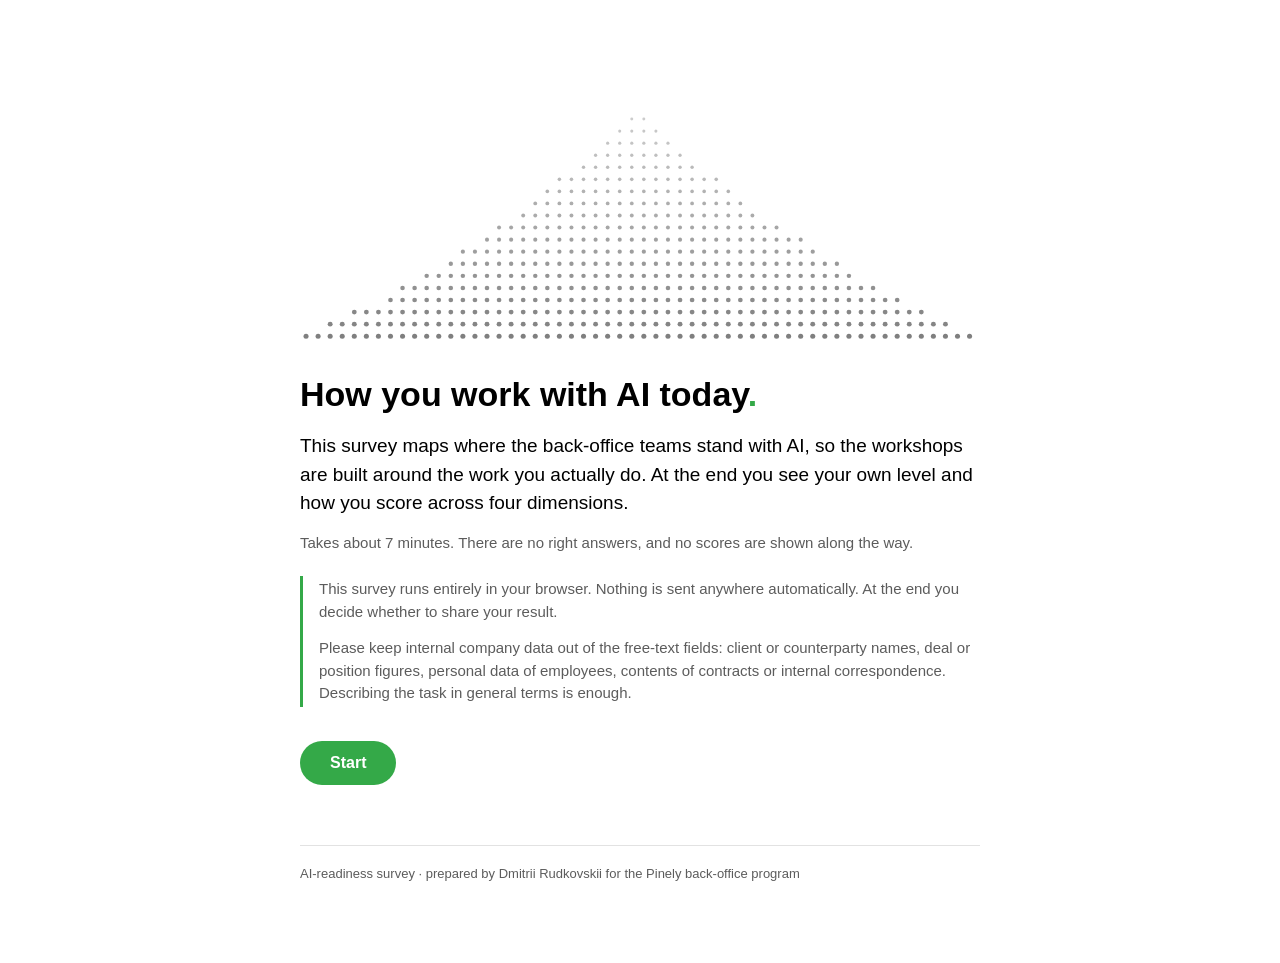
==== pinely-survey/index.html @ 95594116 "refactor(анкета): убрать обучающую часть, даты и переписать финальные вопросы - экран результата: то" ====
<!DOCTYPE html>
<html lang="en">
<head>
<meta charset="utf-8">
<meta name="viewport" content="width=device-width, initial-scale=1">
<meta name="robots" content="noindex, nofollow">
<title>AI-readiness survey</title>
<style>
:root{
  --bg:#FFFFFF;
  --ink:#000000;
  --accent:#34A948;
  --accent-2:#62C584;
  --line:#E2E2E2;
  --muted:#5C5C5C;
  --font:Arial,'Helvetica Neue',Helvetica,sans-serif;
}
*{box-sizing:border-box}
html,body{margin:0;padding:0}
body{
  background:var(--bg);
  color:var(--ink);
  font-family:var(--font);
  font-size:17px;
  line-height:1.5;
  -webkit-text-size-adjust:100%;
}
.wrap{max-width:720px;margin:0 auto;padding:0 20px 80px}
.progress{position:sticky;top:0;z-index:5;background:var(--bg);padding-top:14px}
.progress-track{height:3px;background:var(--line);border-radius:2px;overflow:hidden}
.progress-fill{height:3px;width:0;background:var(--accent);transition:width .25s ease}
.progress-label{font-size:13px;color:var(--muted);margin-top:8px;letter-spacing:.02em}
main{padding-top:36px}
h1{font-size:34px;line-height:1.15;font-weight:700;margin:0 0 18px}
h2{font-size:25px;line-height:1.25;font-weight:700;margin:0 0 10px}
h3{font-size:19px;font-weight:700;margin:28px 0 10px}
.dot{color:var(--accent)}
p{margin:0 0 14px}
.lead{font-size:19px}
.muted{color:var(--muted);font-size:15px}
.note{border-left:3px solid var(--accent);padding:2px 0 2px 16px;margin:22px 0;font-size:15px;color:var(--muted)}
.note p:last-child{margin-bottom:0}
.opts{list-style:none;margin:22px 0 0;padding:0}
.opts li{margin:0 0 10px}
.opt{display:flex;gap:12px;align-items:flex-start;border:1px solid var(--line);border-radius:14px;padding:14px 16px;cursor:pointer;transition:border-color .15s,background .15s}
.opt:hover{border-color:var(--accent-2)}
.opt input{margin:3px 0 0;width:18px;height:18px;accent-color:var(--accent);flex:0 0 auto}
.opt.checked{border-color:var(--accent);background:rgba(52,169,72,.05)}
.opt:focus-within{outline:2px solid var(--accent);outline-offset:2px}
.opt span{flex:1}
label.field{display:block;font-weight:700;margin:0 0 8px}
select,input[type=text],textarea{
  width:100%;font-family:var(--font);font-size:17px;color:var(--ink);
  border:1px solid var(--line);border-radius:12px;padding:12px 14px;background:#fff;
}
select:focus,input[type=text]:focus,textarea:focus{outline:2px solid var(--accent);outline-offset:1px;border-color:var(--accent)}
textarea{min-height:150px;resize:vertical;line-height:1.45}
.counter{font-size:13px;color:var(--muted);margin-top:6px;text-align:right}
.nav{display:flex;gap:12px;align-items:center;margin-top:34px;flex-wrap:wrap}
button{font-family:var(--font);font-size:16px;cursor:pointer}
.btn{background:var(--accent);color:#fff;border:0;border-radius:100px;padding:13px 30px;font-weight:700}
.btn:hover{background:var(--accent-2)}
.btn:disabled{background:#CFCFCF;cursor:not-allowed}
.btn:focus-visible,.btn-ghost:focus-visible,.rank-btn:focus-visible{outline:2px solid var(--ink);outline-offset:2px}
.btn-ghost{background:transparent;border:1px solid var(--line);border-radius:100px;padding:12px 22px;color:var(--ink)}
.btn-ghost:hover{border-color:var(--ink)}
.rank{list-style:none;margin:22px 0 0;padding:0;counter-reset:r}
.rank li{display:flex;align-items:center;gap:10px;border:1px solid var(--line);border-radius:14px;padding:10px 12px;margin:0 0 8px;background:#fff}
.rank li.top{border-color:var(--accent);background:rgba(52,169,72,.05)}
.rank li.dragging{opacity:.4}
.rank .num{width:24px;flex:0 0 auto;font-weight:700;color:var(--muted);text-align:center}
.rank li.top .num{color:var(--accent)}
.rank .txt{flex:1;cursor:grab}
.rank-btns{display:flex;gap:6px;flex:0 0 auto}
.rank-btn{width:36px;height:36px;border:1px solid var(--line);border-radius:100px;background:#fff;line-height:1;font-size:15px}
.rank-btn:hover{border-color:var(--ink)}
.result-head{margin-bottom:6px}
.level-num{font-size:15px;letter-spacing:.14em;text-transform:uppercase;color:var(--muted);margin-bottom:6px}
.mountain{width:100%;height:auto;display:block;margin:26px 0 6px}
.radar-row{display:flex;gap:26px;align-items:center;flex-wrap:wrap;margin-top:10px}
.radar-row svg{flex:0 0 auto}
.axes-legend{list-style:none;margin:0;padding:0;font-size:15px;min-width:240px;flex:1}
.axes-legend li{margin:0 0 10px}
.axes-legend b{display:block}
.payload{width:100%;min-height:110px;font-family:ui-monospace,Menlo,Consolas,monospace;font-size:12px;word-break:break-all}
footer{border-top:1px solid var(--line);margin-top:60px;padding-top:18px;font-size:13px;color:var(--muted)}
.hero-bg{margin:0 0 8px}
@media (max-width:520px){
  body{font-size:16px}
  h1{font-size:27px}
  h2{font-size:21px}
  .wrap{padding:0 16px 60px}
  .nav .btn,.nav .btn-ghost{flex:1;text-align:center}
  .radar-row{gap:14px}
}
</style>
</head>
<body>
<div class="wrap">
  <div class="progress" id="progress" hidden>
    <div class="progress-track"><div class="progress-fill" id="progressFill"></div></div>
    <div class="progress-label" id="progressLabel"></div>
  </div>
  <main id="app"></main>
  <footer>AI-readiness survey · prepared by Dmitrii Rudkovskii for the Pinely back-office program</footer>
</div>

<script>
/* ==========================================================================
   КОНФИГ — правится без программиста.
   Меняешь текст в кавычках, даты, список команд, рекомендации и промпты.
   Баллы (score) трогать только вместе с разделом SCORING_CONFIG.
   ========================================================================== */

const CONFIG = {
  // false — повторное прохождение запрещено (после отправки показывается заглушка).
  // Поставь true, если нужно дать людям пройти заново.
  ALLOW_RETAKE: false,

  // Список команд в выпадающем списке. Вариант Other добавляется автоматически.
  TEAMS: ['Finance', 'HR', 'Legal Compliance & Tax', 'Market Setup Operations', 'Regional Directors'],

  // Конкретных дат в анкете нет намеренно: даты воркшопов и хакатона сдвигаются,
  // а разосланная ссылка живёт своей жизнью и протухшую дату никто не поправит.
  // Говорим «the workshops», «the hackathon» — без чисел.

  // Куда человек относит строку с результатом.
  DELIVERY: 'Send this line to Dmitrii in a direct message on Slack.',

  // Честное время прохождения.
  DURATION_TEXT: 'about 7 minutes',

  // Префикс строки результата. Меняй, только если поменяешь его же в decode.html.
  PAYLOAD_PREFIX: 'PINELY2-'
};

const SCORING_CONFIG = {
  // Итоговый уровень = медиана баллов диагностических вопросов, округление вниз.
  // Safety gate: балл по вопросу о данных <= порога — уровень не выше потолка.
  SAFETY_GATE: { question: 'a5', threshold: 1, cap: 2 },
  // Ложная продвинутость: верификация ниже остальных на этот разрыв — минус уровень.
  FALSE_CONFIDENCE: { question: 'a3', gap: 2, penalty: 1 },
  // Если по частоте использования 0 — уровень 0 независимо от остального.
  ZERO_USE: { question: 'a1', value: 0 },
  MAX_LEVEL: 5,
  // Оси радара: из каких вопросов считается каждая (среднее, округление вниз).
  // label — подпись в списке под радаром, short — короткая подпись на самом радаре.
  AXES: {
    prompting:    { label: 'Prompting',          short: 'Prompting', hint: 'How completely you describe the task', from: ['a2'] },
    verification: { label: 'Checking results',   short: 'Checking',  hint: 'Whether you verify output before using it', from: ['a3'] },
    systemic:     { label: 'Habits & templates', short: 'Habits',    hint: 'Whether AI is part of your regular work', from: ['a1', 'a6'] },
    results:      { label: 'Real outcomes',      short: 'Outcomes',  hint: 'Whether it reliably produces usable work', from: ['a4', 'a5'] }
  },
  // Группы обучения. Участнику не показываются, идут только в выгрузку.
  GROUPS: [{ max: 1, name: 'Light' }, { max: 3, name: 'Medium' }, { max: 5, name: 'Advanced' }]
};

// Диагностические вопросы.
//
// ТРИ ПРАВИЛА, КОТОРЫЕ НЕЛЬЗЯ ЛОМАТЬ ПРИ ПРАВКЕ:
//
// 0. Сценарий вопроса должен быть узнаваем в ЛЮБОЙ команде. Зарплатная таблица —
//    это HR и финансы, договор — это Legal: на таком вопросе остальные отвечают
//    про воображаемую чужую работу, и замер разваливается. Формулируй через то,
//    что есть у всех: файл с внутренними деталями, сорванный срок, чужой драфт.
//
// 1. Порядок вариантов намеренно НЕ по возрастанию балла, и самый дорогой вариант
//    стоит в разных вопросах на разных позициях (4-й, 2-й, 3-й, 3-й, 4-й, 4-й).
//    Если отсортировать варианты «по-человечески», анкета превратится в самооценку.
//
// 2. Дорогой вариант не должен выглядеть дорого. «Возьму прошлую версию и поменяю
//    детали» звучит лениво, а стоит 5. Длинный промпт из общих слов звучит солидно,
//    а стоит 2. Часть вариантов — приманки: звучат правильно и не работают
//    (попросить AI проверить самого себя; убрать из таблицы только колонку с именами).
//
// skipIfNoUse: true — вопрос пропускается у тех, кто AI почти не пользуется.
const QUESTIONS = [
  {
    id: 'a1',
    title: 'Over the past month, which of these actually happened in your work?',
    hint: 'ChatGPT, Claude, Gemini, Copilot or anything similar. If several are true, pick the one that happened most often.',
    options: [
      { t: 'I reused a request I had written earlier instead of composing a new one.', score: 4 },
      { t: 'Nothing I worked on involved AI in any way.', score: 0 },
      { t: 'Something I sent out started as an AI draft that I then reworked.', score: 3 },
      { t: 'A colleague used a request or a step that I had set up.', score: 5 },
      { t: 'I opened an AI tool once or twice and went back to doing it my own way.', score: 1 }
    ]
  },
  {
    id: 'a2',
    title: 'Something you were promised has slipped for the second time, and you have to write to the person responsible. What would you send to AI?',
    hint: 'Pick the request you would actually type.',
    options: [
      { t: 'Write a professional, well-structured and persuasive message about the ongoing situation with the delays.', score: 2 },
      { t: 'I would open the message I sent the last time this happened and change the details.', score: 5 },
      { t: 'Write an email about a missed deadline.', score: 1 },
      { t: 'I am writing on behalf of my team. Second time this date has slipped, we want to keep working together and need a date they will commit to. Business tone, firm and polite, under 150 words.', score: 4 }
    ]
  },
  {
    id: 'a3',
    title: 'AI has produced something that goes straight into your work: a text, a set of numbers, a summary. What happens before you use it?',
    hint: 'By checking we mean comparing what came back against something you trust.',
    options: [
      { t: 'I compare names, dates, figures and anything binding against the source they came from. Wording and structure I just edit.', score: 4 },
      { t: 'If it reads convincingly, it goes in.', score: 1 },
      { t: 'I already know which parts of this kind of output tend to be wrong, and those are the parts I look at.', score: 5 },
      { t: 'I ask it to review its own answer and point out anything it is unsure about.', score: 2 },
      { t: 'Nothing of mine comes from AI in the first place.', score: 0 },
      { t: 'I read it through and fix whatever sounds off.', score: 2 }
    ]
  },
  {
    id: 'a4',
    skipIfNoUse: true,
    title: 'The answer came back weak or beside the point. What happens next?',
    options: [
      { t: 'I rewrite the request, add what I left out, and try again.', score: 3 },
      { t: 'I finish it by hand. By that point that is faster.', score: 1 },
      { t: 'I keep the part that worked and redo only the part that went wrong.', score: 5 },
      { t: 'I take it as a sign this task is a poor fit and move on.', score: 1 }
    ]
  },
  {
    id: 'a5',
    title: 'You want help with a work file that carries internal detail: people’s names, internal figures, wording from an agreement. What would you do?',
    options: [
      { t: 'I have not really thought about where a file like that can go.', score: 1 },
      { t: 'I rebuild the question on made-up detail of the same shape and apply the answer to the real thing myself.', score: 3 },
      { t: 'Upload it and ask. It stays inside my own chat.', score: 0 },
      { t: 'I check what our rules allow for this kind of file before I do anything with it.', score: 5 },
      { t: 'Take out the names and send the rest.', score: 1 },
      { t: 'I keep AI away from anything internal.', score: 1 }
    ]
  },
  {
    id: 'a6',
    skipIfNoUse: true,
    title: 'You are about to ask AI for something you have asked before. Where does the request come from?',
    options: [
      { t: 'I roughly remember what worked last time and type it again.', score: 2 },
      { t: 'From a note where I keep the ones worth keeping.', score: 3 },
      { t: 'I write it from scratch. It takes a minute.', score: 1 },
      { t: 'From somewhere my colleagues can pick it up too.', score: 5 },
      { t: 'I scroll back through my chat history and find the old one.', score: 2 }
    ]
  }
];

// Карта задач. id менять нельзя — по ним собирается выгрузка.
const TASKS = [
  { id: 'emails',         t: 'Emails and correspondence' },
  { id: 'documents',      t: 'Drafting and reviewing documents' },
  { id: 'meeting_notes',  t: 'Meeting notes and summaries' },
  { id: 'research',       t: 'Finding and cross-checking information' },
  { id: 'presentations',  t: 'Presentations and reports' },
  { id: 'spreadsheets',   t: 'Spreadsheets and calculations' },
  { id: 'scheduling',     t: 'Planning and scheduling' },
  { id: 'translation',    t: 'Translation and proofreading' },
  { id: 'templates',      t: 'Routine documents from templates' },
  { id: 'internal_comms', t: 'Internal announcements and instructions' },
  { id: 'vendors',        t: 'Vendor and counterparty communication' }
];

// id менять нельзя — по ним собирается выгрузка. Текст правь свободно.
const BLOCKERS = [
  { id: 'no_start',     t: 'I would not know where to start' },
  { id: 'data_rules',   t: 'I am not sure what our rules allow' },
  { id: 'disappointed', t: 'I tried, and what came back was not usable' },
  { id: 'no_time',      t: 'Working it out takes time I do not have' },
  { id: 'no_fit',       t: 'My work does not look like something it could do' },
  { id: 'go_deeper',    t: 'Nothing really. I use it as much as I want to' },
  { id: 'other',        t: 'Something else', other: true }
];

const INTERESTS = [
  { id: 'documents',   t: 'Getting drafts and emails out faster' },
  { id: 'spreadsheets', t: 'Working through spreadsheets and numbers' },
  { id: 'meetings',    t: 'Preparing for meetings and writing them up' },
  { id: 'research',    t: 'Finding information and cross-checking it' },
  { id: 'templates',   t: 'Templates for the things you do over and over' },
  { id: 'automation',  t: 'Wiring it into Slack and the Google tools' },
  { id: 'agents',      t: 'Small tools that run a task on their own', skipIfNoUse: true },
  { id: 'data_rules',  t: 'Knowing what is safe to put in' }
];

const HACKATHON = [
  { id: 'yes_have_case', t: 'Yes, I have one in mind' },
  { id: 'yes_need_help', t: 'Yes, but I would need help picking one' },
  { id: 'watching',      t: 'I will watch from the sidelines first' }
];

// Уровни: название и описание одним предложением. Рекомендаций на экране
// результата больше нет — анкета замеряет, а не учит.
const LEVELS = [
  { name: 'Skeptic',      desc: 'AI has no place in your work yet, or it has not earned your trust.' },
  { name: 'Observer',     desc: 'You have seen what AI can do and tried it, and it has not entered your working week yet.' },
  { name: 'Experimenter', desc: 'You reach for AI now and then, and the quality of what comes back swings.' },
  { name: 'Practitioner', desc: 'You have tasks where AI reliably helps, you give it context and you check what comes back.' },
  { name: 'Integrator',   desc: 'AI sits inside your workflow through templates and repeatable steps, and your colleagues benefit from it.' },
  { name: 'Transformer',  desc: 'You rebuild how your team works around AI and you set the standard others follow.' }
];

// Признаки, по которым молча оценивается промпт из песочницы: сколько нашлось —
// столько и sandbox_score (0-6) в выгрузке. Человеку разбор НЕ показывается.
const SANDBOX_CHECKS = [
  { id: 'role',
    re: /\b(you are|act as|as an?|i work|i am an?|i'm an?|my role|imagine you)\b/i },
  { id: 'audience',
    re: /\b(my (manager|boss|lead|director|team|colleague)|the (team|client|board|management)|leadership|for a client|audience)\b/i },
  { id: 'format',
    re: /\b(list|table|bullet|bullets|paragraph|points|summary of|format|structure|columns|numbered)\b/i },
  { id: 'constraints',
    re: /(\b(no more than|under|at most|max|maximum|within|brief|short|concise|keep it)\b|\b\d{2,4}\s*(words|characters|sentences|bullets|points|lines)\b)/i },
  { id: 'example',
    re: /\b(for example|for instance|like this|here'?s a sample|sample|following this format|similar to|template)\b/i },
  { id: 'detail',
    test: function (s) { return s.trim().length >= 40; } }
];

/* ==========================================================================
   Конец конфига. Ниже — механика.
   ========================================================================== */

// Ключи с версией: в ответах хранятся НОМЕРА вариантов, поэтому после правки
// порядка вариантов старый сохранённый прогресс означал бы уже другие ответы.
// Меняешь порядок или состав вариантов — подними v3 на v4.
const STORAGE_KEY = 'pinely_ai_survey_progress_v3';
const DONE_KEY = 'pinely_ai_survey_done_v3';

const app = document.getElementById('app');
const progressEl = document.getElementById('progress');
const progressFill = document.getElementById('progressFill');
const progressLabel = document.getElementById('progressLabel');

let state = {
  answers: {},        // a1..a6 -> option index
  team: '',
  teamOther: '',
  tasks: [],
  tasksNone: false,
  order: null,        // порядок карточек в вопросе про поглотители времени
  pain: '',
  sandbox: '',
  blockers: [],
  blockerOther: '',
  interests: [],
  hackathon: '',
  startedAt: null,
  screen: 0
};

function save() {
  try { sessionStorage.setItem(STORAGE_KEY, JSON.stringify(state)); } catch (e) {}
}
function load() {
  try {
    const raw = sessionStorage.getItem(STORAGE_KEY);
    if (raw) state = Object.assign(state, JSON.parse(raw));
  } catch (e) {}
}
function isDone() {
  try { return localStorage.getItem(DONE_KEY) === '1'; } catch (e) { return false; }
}
function markDone() {
  try { localStorage.setItem(DONE_KEY, '1'); } catch (e) {}
}

function q(id) { return QUESTIONS.filter(function (x) { return x.id === id; })[0]; }
function scoreOf(id) {
  const idx = state.answers[id];
  if (idx === undefined || idx === null) return null;
  return q(id).options[idx].score;
}
function noUse() { return scoreOf('a1') === 0; }

function esc(s) {
  return String(s).replace(/[&<>"']/g, function (c) {
    return { '&': '&amp;', '<': '&lt;', '>': '&gt;', '"': '&quot;', "'": '&#39;' }[c];
  });
}

/* ---------- набор экранов ---------- */

function buildScreens() {
  const s = [{ type: 'intro' }, { type: 'team' }];
  QUESTIONS.forEach(function (question) {
    if (question.skipIfNoUse && noUse()) return;
    s.push({ type: 'single', q: question });
  });
  s.push({ type: 'tasks' });
  s.push({ type: 'rank' });
  s.push({ type: 'pain' });
  s.push({ type: 'sandbox' });
  s.push({ type: 'expectations' });
  s.push({ type: 'hackathon' });
  s.push({ type: 'result' });
  return s;
}

/* ---------- скоринг ---------- */

function median(arr) {
  if (!arr.length) return 0;
  const a = arr.slice().sort(function (x, y) { return x - y; });
  const mid = Math.floor(a.length / 2);
  return a.length % 2 ? a[mid] : (a[mid - 1] + a[mid]) / 2;
}

function computeResult() {
  const scores = {};
  QUESTIONS.forEach(function (question) {
    const v = scoreOf(question.id);
    if (v !== null) scores[question.id] = v;
  });
  const values = Object.keys(scores).map(function (k) { return scores[k]; });
  let level = Math.floor(median(values));
  const flags = { false_confidence: false, safety_gate: false };

  // Ложная продвинутость: верификация заметно ниже остального.
  const fc = SCORING_CONFIG.FALSE_CONFIDENCE;
  if (scores[fc.question] !== undefined) {
    const others = Object.keys(scores)
      .filter(function (k) { return k !== fc.question; })
      .map(function (k) { return scores[k]; });
    if (others.length && median(others) - scores[fc.question] >= fc.gap) {
      flags.false_confidence = true;
      level = Math.max(0, level - fc.penalty);
    }
  }
  // Safety gate.
  const sg = SCORING_CONFIG.SAFETY_GATE;
  if (scores[sg.question] !== undefined && scores[sg.question] <= sg.threshold) {
    flags.safety_gate = true;
    level = Math.min(level, sg.cap);
  }
  // Нулевое использование.
  const zu = SCORING_CONFIG.ZERO_USE;
  if (scores[zu.question] === zu.value) level = 0;

  level = Math.max(0, Math.min(SCORING_CONFIG.MAX_LEVEL, level));

  const axes = {};
  Object.keys(SCORING_CONFIG.AXES).forEach(function (key) {
    const from = SCORING_CONFIG.AXES[key].from.filter(function (id) { return scores[id] !== undefined; });
    if (!from.length) { axes[key] = 0; return; }
    const sum = from.reduce(function (acc, id) { return acc + scores[id]; }, 0);
    axes[key] = Math.floor(sum / from.length);
  });

  let group = 'Light';
  for (let i = 0; i < SCORING_CONFIG.GROUPS.length; i++) {
    if (level <= SCORING_CONFIG.GROUPS[i].max) { group = SCORING_CONFIG.GROUPS[i].name; break; }
  }
  return { level: level, flags: flags, axes: axes, scores: scores, group: group };
}

/* ---------- разбор промпта ---------- */

function analyzeSandbox(text) {
  const found = {};
  SANDBOX_CHECKS.forEach(function (c) {
    found[c.id] = c.test ? !!c.test(text) : c.re.test(text);
  });
  const score = Object.keys(found).filter(function (k) { return found[k]; }).length;
  return { found: found, score: score };
}

/* ---------- графика ---------- */

function mountainSVG(level, showMarker) {
  const W = 620, H = 280, base = 250, step = 11;
  const ridge = [[0, 250], [70, 218], [140, 176], [205, 132], [258, 88], [310, 40],
                 [362, 92], [420, 138], [488, 182], [556, 220], [620, 250]];
  function ridgeY(x) {
    for (let i = 1; i < ridge.length; i++) {
      if (x <= ridge[i][0]) {
        const a = ridge[i - 1], b = ridge[i];
        const t = (x - a[0]) / (b[0] - a[0]);
        return a[1] + t * (b[1] - a[1]);
      }
    }
    return base;
  }
  let dots = '';
  for (let x = step / 2; x < W; x += step) {
    const top = ridgeY(x);
    for (let y = base; y > top; y -= step) {
      const depth = (base - y) / (base - 40);
      const op = (0.5 - depth * 0.32).toFixed(2);
      const r = (2.3 - depth * 1.0).toFixed(2);
      dots += '<circle cx="' + x.toFixed(1) + '" cy="' + y.toFixed(1) + '" r="' + r + '" fill="#000" opacity="' + op + '"/>';
    }
  }
  let marker = '';
  if (showMarker) {
    const targetY = base - (base - 40) * ((level + 0.6) / 6);
    let mx = 0, best = 1e9;
    for (let x = 8; x <= 310; x += 1) {
      const d = Math.abs(ridgeY(x) - targetY);
      if (d < best) { best = d; mx = x; }
    }
    const my = ridgeY(mx);
    // Подпись — на белой подложке рядом со склоном, иначе тонет в точках.
    // Низкие уровни стоят у левого края, там подпись уходит вправо.
    const left = mx > 150;
    const ty = my;
    const tx = left ? mx - 52 : mx + 52;
    marker =
      '<text x="' + tx + '" y="' + (ty + 5) + '" text-anchor="' + (left ? 'end' : 'start') +
      '" font-family="Arial, sans-serif" font-size="15" font-weight="bold" fill="#000"' +
      ' stroke="#fff" stroke-width="5" paint-order="stroke" stroke-linejoin="round">you are here</text>' +
      '<line x1="' + (left ? tx + 6 : tx - 6) + '" y1="' + ty + '" x2="' + (left ? mx - 14 : mx + 14) + '" y2="' + ty + '" stroke="#34A948" stroke-width="2"/>' +
      '<circle cx="' + mx + '" cy="' + my + '" r="11" fill="#fff"/>' +
      '<circle cx="' + mx + '" cy="' + my + '" r="7" fill="#34A948"/>';
  }
  return '<svg class="mountain" viewBox="0 0 ' + W + ' ' + H + '" role="img" aria-label="Your level shown as height on a mountain">' +
    dots + marker + '</svg>';
}

function radarSVG(axes) {
  const keys = Object.keys(SCORING_CONFIG.AXES);
  const cx = 160, cy = 130, R = 88, n = keys.length;
  function pt(i, v) {
    const ang = -Math.PI / 2 + i * 2 * Math.PI / n;
    const r = R * (v / 5);
    return [cx + r * Math.cos(ang), cy + r * Math.sin(ang)];
  }
  let grid = '';
  for (let ring = 1; ring <= 5; ring++) {
    const pts = keys.map(function (k, i) { return pt(i, ring).map(function (v) { return v.toFixed(1); }).join(','); }).join(' ');
    grid += '<polygon points="' + pts + '" fill="none" stroke="#E2E2E2" stroke-width="1"/>';
  }
  keys.forEach(function (k, i) {
    const p = pt(i, 5);
    grid += '<line x1="' + cx + '" y1="' + cy + '" x2="' + p[0].toFixed(1) + '" y2="' + p[1].toFixed(1) + '" stroke="#E2E2E2" stroke-width="1"/>';
  });
  const vals = keys.map(function (k, i) {
    const v = Math.max(0.12, axes[k]); // нулевая ось всё равно видна точкой
    return pt(i, v).map(function (x) { return x.toFixed(1); }).join(',');
  }).join(' ');
  const dots = keys.map(function (k, i) {
    const p = pt(i, Math.max(0.12, axes[k]));
    return '<circle cx="' + p[0].toFixed(1) + '" cy="' + p[1].toFixed(1) + '" r="3.5" fill="#34A948"/>';
  }).join('');
  const labels = keys.map(function (k, i) {
    const p = pt(i, 5);
    let dx = 0, dy = 0, anchor = 'middle';
    if (i === 0) dy = -12;
    if (i === 1) { dx = 8; dy = 5; anchor = 'start'; }
    if (i === 2) dy = 20;
    if (i === 3) { dx = -8; dy = 5; anchor = 'end'; }
    const ax = SCORING_CONFIG.AXES[k];
    return '<text x="' + (p[0] + dx).toFixed(1) + '" y="' + (p[1] + dy).toFixed(1) + '" text-anchor="' + anchor +
      '" font-family="Arial, sans-serif" font-size="13" fill="#000">' + esc(ax.short || ax.label) + '</text>';
  }).join('');
  return '<svg width="320" height="270" viewBox="0 0 320 270" role="img" aria-label="Your profile across four dimensions">' +
    grid + '<polygon points="' + vals + '" fill="rgba(52,169,72,.22)" stroke="#000" stroke-width="1.5"/>' + dots + labels + '</svg>';
}

/* ---------- рендер ---------- */

let screens = [];

function setProgress() {
  const total = screens.length;
  const i = state.screen;
  const show = i > 0 && screens[i].type !== 'result';
  progressEl.hidden = !show;
  if (!show) return;
  const pct = Math.round((i / (total - 1)) * 100);
  progressFill.style.width = pct + '%';
  progressLabel.textContent = 'Step ' + i + ' of ' + (total - 1);
}

function render() {
  screens = buildScreens();
  if (state.screen >= screens.length) state.screen = screens.length - 1;
  const sc = screens[state.screen];
  setProgress();
  window.scrollTo(0, 0);
  const fn = {
    intro: renderIntro, team: renderTeam, single: renderSingle, tasks: renderTasks,
    rank: renderRank, pain: renderPain, sandbox: renderSandbox,
    expectations: renderExpectations, hackathon: renderHackathon, result: renderResult
  }[sc.type];
  fn(sc);
  save();
}

function nav(nextLabel, canNext, onNext) {
  const back = state.screen > 1 ? '<button class="btn-ghost" id="backBtn">Back</button>' : '';
  const html = '<div class="nav">' +
    '<button class="btn" id="nextBtn"' + (canNext ? '' : ' disabled') + '>' + esc(nextLabel) + '</button>' + back + '</div>';
  return { html: html, wire: function () {
    const b = document.getElementById('backBtn');
    if (b) b.onclick = function () { state.screen--; render(); };
    document.getElementById('nextBtn').onclick = function () {
      if (onNext) onNext();
      state.screen++;
      render();
    };
  } };
}

function enableNext(on) {
  const b = document.getElementById('nextBtn');
  if (b) b.disabled = !on;
}

function renderIntro() {
  app.innerHTML =
    mountainSVG(0, false) +
    '<h1>How you work with AI today<span class="dot">.</span></h1>' +
    '<p class="lead">This survey maps where the back-office teams stand with AI, so the workshops are built around the work you actually do. At the end you see your own level and how you score across four dimensions.</p>' +
    '<p class="muted">Takes ' + esc(CONFIG.DURATION_TEXT) + '. There are no right answers, and no scores are shown along the way.</p>' +
    '<div class="note"><p>This survey runs entirely in your browser. Nothing is sent anywhere automatically. At the end you decide whether to share your result.</p>' +
    '<p>Please keep internal company data out of the free-text fields: client or counterparty names, deal or position figures, personal data of employees, contents of contracts or internal correspondence. Describing the task in general terms is enough.</p></div>' +
    '<div class="nav"><button class="btn" id="startBtn">Start</button></div>';
  document.getElementById('startBtn').onclick = function () {
    if (!state.startedAt) state.startedAt = Date.now();
    state.screen++;
    render();
  };
}

function renderTeam() {
  const opts = CONFIG.TEAMS.map(function (t) {
    return '<option value="' + esc(t) + '"' + (state.team === t ? ' selected' : '') + '>' + esc(t) + '</option>';
  }).join('');
  const n = nav('Next', !!state.team && (state.team !== 'Other' || !!state.teamOther.trim()));
  app.innerHTML =
    '<h2>Which team are you in<span class="dot">.</span></h2>' +
    '<p class="muted">This is the only thing we ask about you. Results are grouped by team, and you decide yourself whether to send yours.</p>' +
    '<div style="margin-top:22px">' +
    '<label class="field" for="teamSel">Team</label>' +
    '<select id="teamSel"><option value="">Select your team</option>' + opts +
    '<option value="Other"' + (state.team === 'Other' ? ' selected' : '') + '>Other</option></select>' +
    '<div id="otherWrap" style="margin-top:14px"' + (state.team === 'Other' ? '' : ' hidden') + '>' +
    '<label class="field" for="teamOther">Which one?</label>' +
    '<input type="text" id="teamOther" maxlength="60" value="' + esc(state.teamOther) + '">' +
    '</div></div>' + n.html;
  n.wire();
  const sel = document.getElementById('teamSel');
  const wrap = document.getElementById('otherWrap');
  const other = document.getElementById('teamOther');
  function upd() {
    state.team = sel.value;
    state.teamOther = other.value;
    wrap.hidden = sel.value !== 'Other';
    enableNext(!!state.team && (state.team !== 'Other' || !!state.teamOther.trim()));
    save();
  }
  sel.onchange = upd;
  other.oninput = upd;
}

function renderSingle(sc) {
  const question = sc.q;
  const chosen = state.answers[question.id];
  const opts = question.options.map(function (o, i) {
    return '<li><label class="opt' + (chosen === i ? ' checked' : '') + '">' +
      '<input type="radio" name="' + question.id + '" value="' + i + '"' + (chosen === i ? ' checked' : '') + '>' +
      '<span>' + esc(o.t) + '</span></label></li>';
  }).join('');
  const n = nav('Next', chosen !== undefined && chosen !== null);
  app.innerHTML =
    '<h2>' + esc(question.title) + '</h2>' +
    (question.hint ? '<p class="muted">' + esc(question.hint) + '</p>' : '') +
    '<ul class="opts">' + opts + '</ul>' + n.html;
  n.wire();
  Array.prototype.forEach.call(app.querySelectorAll('input[type=radio]'), function (input) {
    input.onchange = function () {
      state.answers[question.id] = parseInt(input.value, 10);
      Array.prototype.forEach.call(app.querySelectorAll('.opt'), function (l) { l.classList.remove('checked'); });
      input.closest('.opt').classList.add('checked');
      enableNext(true);
      save();
    };
  });
}

function checkboxList(items, selected, name) {
  return items.map(function (it) {
    const on = selected.indexOf(it.id) >= 0;
    return '<li><label class="opt' + (on ? ' checked' : '') + '">' +
      '<input type="checkbox" name="' + name + '" value="' + it.id + '"' + (on ? ' checked' : '') + '>' +
      '<span>' + esc(it.t) + '</span></label></li>';
  }).join('');
}

function wireCheckboxes(name, onToggle) {
  Array.prototype.forEach.call(app.querySelectorAll('input[name="' + name + '"]'), function (input) {
    input.onchange = function () {
      input.closest('.opt').classList.toggle('checked', input.checked);
      onToggle(input.value, input.checked, input);
      save();
    };
  });
}

function renderTasks() {
  const n = nav('Next', state.tasks.length > 0 || state.tasksNone);
  app.innerHTML =
    '<h2>Which of these tasks do you already use AI for<span class="dot">.</span></h2>' +
    '<p class="muted">Select everything that applies.</p>' +
    '<ul class="opts">' + checkboxList(TASKS, state.tasks, 'tasks') +
    '<li><label class="opt' + (state.tasksNone ? ' checked' : '') + '">' +
    '<input type="checkbox" id="tasksNone"' + (state.tasksNone ? ' checked' : '') + '><span>None of these yet</span></label></li>' +
    '</ul>' + n.html;
  n.wire();
  const none = document.getElementById('tasksNone');
  wireCheckboxes('tasks', function (id, on) {
    if (on) { state.tasks.push(id); state.tasksNone = false; none.checked = false; none.closest('.opt').classList.remove('checked'); }
    else state.tasks = state.tasks.filter(function (x) { return x !== id; });
    enableNext(state.tasks.length > 0 || state.tasksNone);
  });
  none.onchange = function () {
    state.tasksNone = none.checked;
    none.closest('.opt').classList.toggle('checked', none.checked);
    if (none.checked) {
      state.tasks = [];
      Array.prototype.forEach.call(app.querySelectorAll('input[name=tasks]'), function (i) {
        i.checked = false; i.closest('.opt').classList.remove('checked');
      });
    }
    enableNext(state.tasks.length > 0 || state.tasksNone);
    save();
  };
}

function renderRank() {
  if (!state.order) {
    const ids = TASKS.map(function (t) { return t.id; });
    for (let i = ids.length - 1; i > 0; i--) {
      const j = Math.floor(Math.random() * (i + 1));
      const tmp = ids[i]; ids[i] = ids[j]; ids[j] = tmp;
    }
    state.order = ids;
  }
  function label(id) { return TASKS.filter(function (t) { return t.id === id; })[0].t; }
  const items = state.order.map(function (id, i) {
    return '<li class="' + (i < 3 ? 'top' : '') + '" draggable="true" data-id="' + id + '">' +
      '<span class="num">' + (i + 1) + '</span>' +
      '<span class="txt">' + esc(label(id)) + '</span>' +
      '<span class="rank-btns">' +
      '<button class="rank-btn" data-dir="-1" aria-label="Move ' + esc(label(id)) + ' up">&#9650;</button>' +
      '<button class="rank-btn" data-dir="1" aria-label="Move ' + esc(label(id)) + ' down">&#9660;</button>' +
      '</span></li>';
  }).join('');
  const n = nav('Next', true);
  app.innerHTML =
    '<h2>What eats most of your time<span class="dot">.</span></h2>' +
    '<p class="muted">Move your top three time-eaters to the top. Drag them, or use the arrows. Only the first three are recorded.</p>' +
    '<ul class="rank" id="rankList">' + items + '</ul>' + n.html;
  n.wire();
  const list = document.getElementById('rankList');
  function move(from, to, refocusDir) {
    if (to < 0 || to >= state.order.length) return;
    const item = state.order.splice(from, 1)[0];
    state.order.splice(to, 0, item);
    save();
    renderRank();
    // Кнопка уезжает вместе со строкой — возвращаем на неё фокус, иначе стрелками не пощёлкать.
    if (refocusDir) {
      const btn = document.getElementById('rankList').children[to]
        .querySelector('.rank-btn[data-dir="' + refocusDir + '"]');
      if (btn) btn.focus();
    }
  }
  Array.prototype.forEach.call(list.querySelectorAll('.rank-btn'), function (b) {
    b.onclick = function () {
      const li = b.closest('li');
      const idx = Array.prototype.indexOf.call(list.children, li);
      const dir = parseInt(b.dataset.dir, 10);
      move(idx, idx + dir, b.dataset.dir);
    };
  });
  let dragIdx = null;
  Array.prototype.forEach.call(list.children, function (li, i) {
    li.addEventListener('dragstart', function () { dragIdx = i; li.classList.add('dragging'); });
    li.addEventListener('dragend', function () { li.classList.remove('dragging'); });
    li.addEventListener('dragover', function (e) { e.preventDefault(); });
    li.addEventListener('drop', function (e) {
      e.preventDefault();
      const to = Array.prototype.indexOf.call(list.children, li);
      if (dragIdx !== null && dragIdx !== to) move(dragIdx, to);
      dragIdx = null;
    });
  });
}

function renderPain() {
  const n = nav('Next', true);
  app.innerHTML =
    '<h2>What is one task you would happily hand over to AI<span class="dot">.</span></h2>' +
    '<p class="muted">Optional, and the most useful field in the survey. It feeds directly into what we build at the hackathon. General terms only, no internal data.</p>' +
    '<textarea id="pain" maxlength="300" style="min-height:110px" placeholder="For example: the weekly expense report takes half a day">' + esc(state.pain) + '</textarea>' +
    '<div class="counter"><span id="painCount">' + state.pain.length + '</span> / 300</div>' + n.html;
  n.wire();
  const ta = document.getElementById('pain');
  ta.oninput = function () {
    state.pain = ta.value;
    document.getElementById('painCount').textContent = ta.value.length;
    save();
  };
}

function renderSandbox() {
  const n = nav('Next', !!state.sandbox.trim());
  app.innerHTML =
    '<h2>Write one request the way you would actually send it<span class="dot">.</span></h2>' +
    '<p>Imagine you need to turn a long email thread into a short summary for your manager. Write the request you would send to AI.</p>' +
    '<p class="muted">The only free-form answer here. There is no right way to write it.</p>' +
    '<textarea id="sbox" maxlength="1000" placeholder="Type your request here">' + esc(state.sandbox) + '</textarea>' +
    '<div class="counter"><span id="sbCount">' + state.sandbox.length + '</span> / 1000</div>' + n.html;
  n.wire();
  const ta = document.getElementById('sbox');
  ta.oninput = function () {
    state.sandbox = ta.value;
    document.getElementById('sbCount').textContent = ta.value.length;
    enableNext(!!ta.value.trim());
    save();
  };
}

function renderExpectations() {
  const list = INTERESTS.filter(function (i) { return !(i.skipIfNoUse && noUse()); });
  function ok() { return state.blockers.length > 0 && state.interests.length > 0; }
  const n = nav('Next', ok());
  app.innerHTML =
    '<h2>Two last things<span class="dot">.</span></h2>' +
    '<h3 style="margin-top:24px">What stops you using AI more at work?</h3>' +
    '<p class="muted">Select everything that applies.</p>' +
    '<ul class="opts">' + checkboxList(BLOCKERS, state.blockers, 'blockers') + '</ul>' +
    '<div id="blkOtherWrap"' + (state.blockers.indexOf('other') >= 0 ? '' : ' hidden') + ' style="margin-top:14px">' +
    '<label class="field" for="blkOther">What exactly?</label>' +
    '<input type="text" id="blkOther" maxlength="140" value="' + esc(state.blockerOther) + '"></div>' +
    '<h3 style="margin-top:34px">Which of these would you be interested in trying?</h3>' +
    '<p class="muted">Select everything that applies.</p>' +
    '<ul class="opts">' + checkboxList(list, state.interests, 'interests') + '</ul>' + n.html;
  n.wire();
  const wrap = document.getElementById('blkOtherWrap');
  const other = document.getElementById('blkOther');
  other.oninput = function () { state.blockerOther = other.value; save(); };
  wireCheckboxes('blockers', function (id, on) {
    if (on) state.blockers.push(id);
    else state.blockers = state.blockers.filter(function (x) { return x !== id; });
    wrap.hidden = state.blockers.indexOf('other') < 0;
    enableNext(ok());
  });
  wireCheckboxes('interests', function (id, on) {
    if (on) state.interests.push(id);
    else state.interests = state.interests.filter(function (x) { return x !== id; });
    enableNext(ok());
  });
}

function renderHackathon() {
  const opts = HACKATHON.map(function (o) {
    return '<li><label class="opt' + (state.hackathon === o.id ? ' checked' : '') + '">' +
      '<input type="radio" name="hack" value="' + o.id + '"' + (state.hackathon === o.id ? ' checked' : '') + '>' +
      '<span>' + esc(o.t) + '</span></label></li>';
  }).join('');
  const n = nav('See my result', !!state.hackathon);
  app.innerHTML =
    '<h2>Would you bring a real task of your own to the hackathon<span class="dot">.</span></h2>' +
    '<ul class="opts">' + opts + '</ul>' + n.html;
  n.wire();
  Array.prototype.forEach.call(app.querySelectorAll('input[name=hack]'), function (input) {
    input.onchange = function () {
      state.hackathon = input.value;
      Array.prototype.forEach.call(app.querySelectorAll('.opt'), function (l) { l.classList.remove('checked'); });
      input.closest('.opt').classList.add('checked');
      enableNext(true);
      save();
    };
  });
}

function payloadFor(res) {
  const a = analyzeSandbox(state.sandbox);
  return {
    v: 2,
    ts: new Date().toISOString(),
    team: state.team === 'Other' ? ('Other: ' + state.teamOther.trim()) : state.team,
    level: res.level,
    group: res.group,
    axes: res.axes,
    answers: res.scores,
    flags: res.flags,
    tasks_using_ai: state.tasksNone ? [] : state.tasks,
    time_sinks: (state.order || []).slice(0, 3),
    own_pain: state.pain.trim(),
    sandbox_prompt: state.sandbox.trim(),
    sandbox_score: a.score,
    blockers: state.blockers.map(function (b) { return b === 'other' && state.blockerOther.trim() ? 'other: ' + state.blockerOther.trim() : b; }),
    interests: state.interests,
    hackathon: state.hackathon,
    duration_sec: state.startedAt ? Math.round((Date.now() - state.startedAt) / 1000) : 0
  };
}

function encodePayload(obj) {
  const json = JSON.stringify(obj);
  return CONFIG.PAYLOAD_PREFIX + btoa(unescape(encodeURIComponent(json)));
}

function renderResult() {
  const res = computeResult();
  const lvl = LEVELS[res.level];
  const payload = encodePayload(payloadFor(res));

  const legend = Object.keys(SCORING_CONFIG.AXES).map(function (k) {
    const ax = SCORING_CONFIG.AXES[k];
    return '<li><b>' + esc(ax.label) + ' &mdash; ' + res.axes[k] + ' of 5</b><span class="muted">' + esc(ax.hint) + '</span></li>';
  }).join('');

  app.innerHTML =
    '<div class="result-head">' +
    '<div class="level-num">Level ' + res.level + ' of 5</div>' +
    '<h1>' + esc(lvl.name) + '<span class="dot">.</span></h1>' +
    '<p class="lead">' + esc(lvl.desc) + '</p>' +
    (res.level <= 1 ? '<p class="muted">This is a normal starting point, and the program is built exactly for it.</p>' : '') +
    '</div>' +
    mountainSVG(res.level, true) +
    '<h3>Your four dimensions</h3>' +
    '<div class="radar-row">' + radarSVG(res.axes) + '<ul class="axes-legend">' + legend + '</ul></div>' +
    '<h3>Send your result</h3>' +
    '<p>' + esc(CONFIG.DELIVERY) + ' The line contains your answers and level, nothing else.</p>' +
    '<div class="nav"><button class="btn" id="copyResult">Copy my result</button>' +
    '<button class="btn-ghost" id="showLine">Show the line</button></div>' +
    '<div id="copyStatus" class="muted" style="margin-top:10px" role="status"></div>' +
    '<div id="lineWrap" hidden style="margin-top:16px">' +
    '<p class="muted">Click the box to select everything, then copy it manually.</p>' +
    '<textarea class="payload" id="payloadBox" readonly>' + esc(payload) + '</textarea></div>';

  const status = document.getElementById('copyStatus');
  const lineWrap = document.getElementById('lineWrap');
  const box = document.getElementById('payloadBox');
  box.onclick = function () { box.select(); };
  document.getElementById('showLine').onclick = function () { lineWrap.hidden = false; box.select(); };
  document.getElementById('copyResult').onclick = function () {
    copyText(payload, function (ok) {
      if (ok) {
        status.textContent = 'Copied. ' + CONFIG.DELIVERY;
        markDone();
        try { sessionStorage.removeItem(STORAGE_KEY); } catch (e) {}
      } else {
        status.textContent = 'Copying was blocked by the browser. Use the box below.';
        lineWrap.hidden = false;
        box.select();
      }
    });
  };
}

function copyText(text, cb) {
  if (navigator.clipboard && navigator.clipboard.writeText && window.isSecureContext) {
    navigator.clipboard.writeText(text).then(function () { cb(true); }, function () { cb(fallbackCopy(text)); });
  } else {
    cb(fallbackCopy(text));
  }
}
function fallbackCopy(text) {
  try {
    const ta = document.createElement('textarea');
    ta.value = text;
    ta.style.position = 'fixed';
    ta.style.opacity = '0';
    document.body.appendChild(ta);
    ta.select();
    const ok = document.execCommand('copy');
    document.body.removeChild(ta);
    return ok;
  } catch (e) { return false; }
}
function renderAlreadyDone() {
  progressEl.hidden = true;
  app.innerHTML =
    mountainSVG(0, false) +
    '<h1>You have already completed this survey<span class="dot">.</span></h1>' +
    '<p class="lead">If you need to take it again, ping Dmitrii on Slack.</p>';
}

/* ---------- старт ---------- */

load();
if (isDone() && !CONFIG.ALLOW_RETAKE) {
  renderAlreadyDone();
} else {
  if (CONFIG.ALLOW_RETAKE) { try { localStorage.removeItem(DONE_KEY); } catch (e) {} }
  render();
}
</script>
</body>
</html>
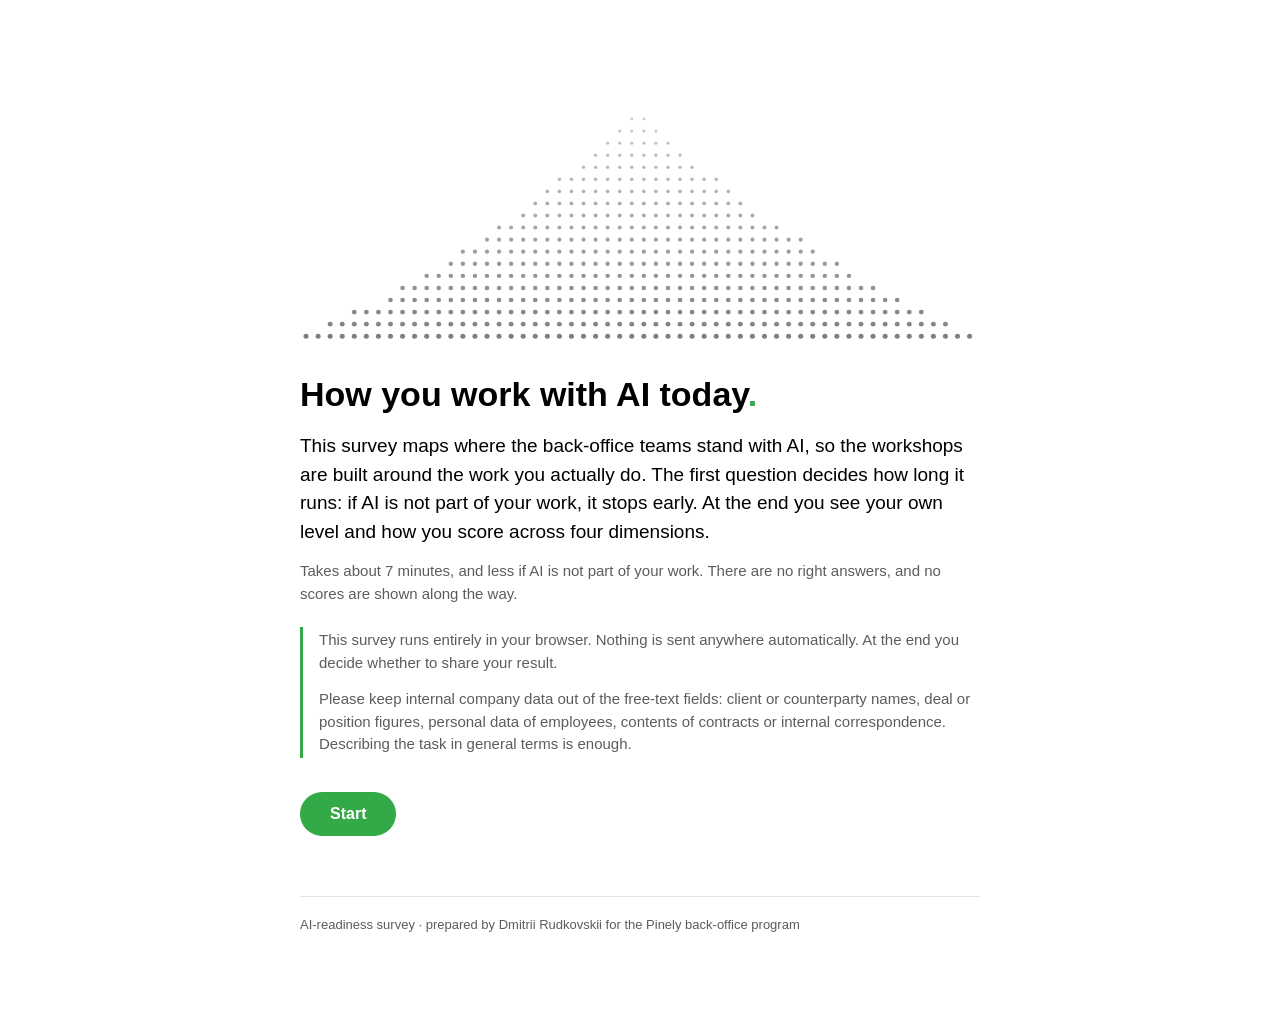
==== commit ad21b5b4: "feat(анкета): вопрос-скринер про частоту и три версии длины Первый вопрос a0 спрашивает, как часто ч" ====
--- a/pinely-survey/index.html
+++ b/pinely-survey/index.html
@@ -3,6 +3,7 @@
 <head>
 <meta charset="utf-8">
 <meta name="viewport" content="width=device-width, initial-scale=1">
+<link rel="icon" href="data:image/svg+xml,<svg%20xmlns=%22http://www.w3.org/2000/svg%22%20viewBox=%220%200%2032%2032%22%20fill=%22%2334A948%22><circle%20cx=%2216.0%22%20cy=%228%22%20r=%221.7%22/><circle%20cx=%2211.4%22%20cy=%2214%22%20r=%221.7%22/><circle%20cx=%2216.0%22%20cy=%2214%22%20r=%221.7%22/><circle%20cx=%2220.6%22%20cy=%2214%22%20r=%221.7%22/><circle%20cx=%226.8%22%20cy=%2220%22%20r=%221.7%22/><circle%20cx=%2211.4%22%20cy=%2220%22%20r=%221.7%22/><circle%20cx=%2216.0%22%20cy=%2220%22%20r=%221.7%22/><circle%20cx=%2220.6%22%20cy=%2220%22%20r=%221.7%22/><circle%20cx=%2225.2%22%20cy=%2220%22%20r=%221.7%22/><circle%20cx=%222.2%22%20cy=%2226%22%20r=%221.7%22/><circle%20cx=%226.8%22%20cy=%2226%22%20r=%221.7%22/><circle%20cx=%2211.4%22%20cy=%2226%22%20r=%221.7%22/><circle%20cx=%2216.0%22%20cy=%2226%22%20r=%221.7%22/><circle%20cx=%2220.6%22%20cy=%2226%22%20r=%221.7%22/><circle%20cx=%2225.2%22%20cy=%2226%22%20r=%221.7%22/><circle%20cx=%2229.8%22%20cy=%2226%22%20r=%221.7%22/></svg>">
 <meta name="robots" content="noindex, nofollow">
 <title>AI-readiness survey</title>
 <style>
@@ -29,7 +30,11 @@
 .progress{position:sticky;top:0;z-index:5;background:var(--bg);padding-top:14px}
 .progress-track{height:3px;background:var(--line);border-radius:2px;overflow:hidden}
 .progress-fill{height:3px;width:0;background:var(--accent);transition:width .25s ease}
-.progress-label{font-size:13px;color:var(--muted);margin-top:8px;letter-spacing:.02em}
+.progress-row{display:flex;align-items:center;gap:14px;margin-top:6px;padding-bottom:6px}
+.progress-label{font-size:13px;color:var(--muted);letter-spacing:.02em}
+.back-link{background:none;border:0;padding:4px 2px;margin:0;color:var(--muted);font-size:13px;line-height:1.2}
+.back-link:hover{color:var(--ink)}
+.back-link:focus-visible{outline:2px solid var(--ink);outline-offset:2px;border-radius:4px}
 main{padding-top:36px}
 h1{font-size:34px;line-height:1.15;font-weight:700;margin:0 0 18px}
 h2{font-size:25px;line-height:1.25;font-weight:700;margin:0 0 10px}
@@ -99,7 +104,10 @@
 <div class="wrap">
   <div class="progress" id="progress" hidden>
     <div class="progress-track"><div class="progress-fill" id="progressFill"></div></div>
-    <div class="progress-label" id="progressLabel"></div>
+    <div class="progress-row">
+      <button type="button" class="back-link" id="progressBack">&#8592; Back</button>
+      <div class="progress-label" id="progressLabel"></div>
+    </div>
   </div>
   <main id="app"></main>
   <footer>AI-readiness survey · prepared by Dmitrii Rudkovskii for the Pinely back-office program</footer>
@@ -108,7 +116,7 @@
 <script>
 /* ==========================================================================
    КОНФИГ — правится без программиста.
-   Меняешь текст в кавычках, даты, список команд, рекомендации и промпты.
+   Меняешь текст в кавычках: список команд, вопросы, варианты, подписи.
    Баллы (score) трогать только вместе с разделом SCORING_CONFIG.
    ========================================================================== */
 
@@ -127,8 +135,9 @@
   // Куда человек относит строку с результатом.
   DELIVERY: 'Send this line to Dmitrii in a direct message on Slack.',
 
-  // Честное время прохождения.
-  DURATION_TEXT: 'about 7 minutes',
+  // Честное время прохождения. Оно разное: первый вопрос делит людей на три
+  // маршрута, и тот, кто AI не пользуется, доходит до конца за минуту.
+  DURATION_TEXT: 'about 7 minutes, and less if AI is not part of your work',
 
   // Префикс строки результата. Меняй, только если поменяешь его же в decode.html.
   PAYLOAD_PREFIX: 'PINELY2-'
@@ -141,14 +150,15 @@
   // Ложная продвинутость: верификация ниже остальных на этот разрыв — минус уровень.
   FALSE_CONFIDENCE: { question: 'a3', gap: 2, penalty: 1 },
   // Если по частоте использования 0 — уровень 0 независимо от остального.
-  ZERO_USE: { question: 'a1', value: 0 },
+  ZERO_USE: { question: 'a0', value: 0 },
   MAX_LEVEL: 5,
   // Оси радара: из каких вопросов считается каждая (среднее, округление вниз).
   // label — подпись в списке под радаром, short — короткая подпись на самом радаре.
+  // Вопросы, которых на коротком пути не было, в расчёт оси просто не попадают.
   AXES: {
     prompting:    { label: 'Prompting',          short: 'Prompting', hint: 'How completely you describe the task', from: ['a2'] },
     verification: { label: 'Checking results',   short: 'Checking',  hint: 'Whether you verify output before using it', from: ['a3'] },
-    systemic:     { label: 'Habits & templates', short: 'Habits',    hint: 'Whether AI is part of your regular work', from: ['a1', 'a6'] },
+    systemic:     { label: 'Habits & templates', short: 'Habits',    hint: 'Whether AI is part of your regular work', from: ['a0', 'a1', 'a6'] },
     results:      { label: 'Real outcomes',      short: 'Outcomes',  hint: 'Whether it reliably produces usable work', from: ['a4', 'a5'] }
   },
   // Группы обучения. Участнику не показываются, идут только в выгрузку.
@@ -173,21 +183,43 @@
 //    а стоит 2. Часть вариантов — приманки: звучат правильно и не работают
 //    (попросить AI проверить самого себя; убрать из таблицы только колонку с именами).
 //
-// skipIfNoUse: true — вопрос пропускается у тех, кто AI почти не пользуется.
+// paths — на каких маршрутах вопрос показывается. Маршрут задаёт ПЕРВЫЙ вопрос a0:
+//   'end'   — «никогда»: анкета заканчивается сразу, дальше спрашивать нечего
+//   'light' — «редко»: короткая версия, только то, на что человек может ответить
+//   'full'  — «регулярно/постоянно»: всё
+// Вопрос без поля paths показывается на всех маршрутах.
 const QUESTIONS = [
   {
-    id: 'a1',
-    title: 'Over the past month, which of these actually happened in your work?',
-    hint: 'ChatGPT, Claude, Gemini, Copilot or anything similar. If several are true, pick the one that happened most often.',
+    id: 'a0',
+    // ЕДИНСТВЕННЫЙ вопрос, где варианты идут естественным порядком (никогда → постоянно).
+    // Он не ловит и не разделяет, он маршрутизирует: тут понятность важнее хитрости.
+    // route на варианте задаёт маршрут, см. комментарий выше.
+    title: 'How often do you use AI tools, for work or for anything of your own?',
+    hint: 'ChatGPT, Claude, Gemini, Copilot or anything similar.',
     options: [
-      { t: 'I reused a request I had written earlier instead of composing a new one.', score: 4 },
-      { t: 'Nothing I worked on involved AI in any way.', score: 0 },
-      { t: 'Something I sent out started as an AI draft that I then reworked.', score: 3 },
-      { t: 'A colleague used a request or a step that I had set up.', score: 5 },
-      { t: 'I opened an AI tool once or twice and went back to doing it my own way.', score: 1 }
+      { t: 'Never. I have not used them.', score: 0, route: 'end' },
+      { t: 'Rarely. I have tried them a few times, and it has not stuck.', score: 1, route: 'light' },
+      { t: 'Regularly. A few times a week.', score: 3, route: 'full' },
+      { t: 'Constantly. Most working days.', score: 5, route: 'full' }
     ]
   },
   {
+    id: 'a1',
+    paths: ['full'],
+    // Частоту уже спросили в a0, поэтому здесь меряется глубина встроенности.
+    // Вариантов «ничего не было» и «открыл пару раз» тут нет намеренно: человек,
+    // который двумя экранами раньше сказал «регулярно», не может их выбрать честно.
+    title: 'Over the past month, which of these actually happened in your work?',
+    hint: 'If several are true, pick the one that happened most often.',
+    options: [
+      { t: 'I reused a request I had written earlier instead of composing a new one.', score: 4 },
+      { t: 'One-off asks only. Nothing that repeats from week to week.', score: 2 },
+      { t: 'A colleague used a request or a step that I had set up.', score: 5 },
+      { t: 'Something I sent out started as an AI draft that I then reworked.', score: 3 }
+    ]
+  },
+  {
+    paths: ['full', 'light'],
     id: 'a2',
     title: 'Something you were promised has slipped for the second time, and you have to write to the person responsible. What would you send to AI?',
     hint: 'Pick the request you would actually type.',
@@ -200,6 +232,7 @@
   },
   {
     id: 'a3',
+    paths: ['full', 'light'],
     title: 'AI has produced something that goes straight into your work: a text, a set of numbers, a summary. What happens before you use it?',
     hint: 'By checking we mean comparing what came back against something you trust.',
     options: [
@@ -207,13 +240,13 @@
       { t: 'If it reads convincingly, it goes in.', score: 1 },
       { t: 'I already know which parts of this kind of output tend to be wrong, and those are the parts I look at.', score: 5 },
       { t: 'I ask it to review its own answer and point out anything it is unsure about.', score: 2 },
-      { t: 'Nothing of mine comes from AI in the first place.', score: 0 },
+      { t: 'I do not let AI near anything that goes into a work document.', score: 0 },
       { t: 'I read it through and fix whatever sounds off.', score: 2 }
     ]
   },
   {
     id: 'a4',
-    skipIfNoUse: true,
+    paths: ['full'],
     title: 'The answer came back weak or beside the point. What happens next?',
     options: [
       { t: 'I rewrite the request, add what I left out, and try again.', score: 3 },
@@ -224,6 +257,7 @@
   },
   {
     id: 'a5',
+    paths: ['full', 'light'],
     title: 'You want help with a work file that carries internal detail: people’s names, internal figures, wording from an agreement. What would you do?',
     options: [
       { t: 'I have not really thought about where a file like that can go.', score: 1 },
@@ -236,7 +270,7 @@
   },
   {
     id: 'a6',
-    skipIfNoUse: true,
+    paths: ['full'],
     title: 'You are about to ask AI for something you have asked before. Where does the request come from?',
     options: [
       { t: 'I roughly remember what worked last time and type it again.', score: 2 },
@@ -281,7 +315,7 @@
   { id: 'research',    t: 'Finding information and cross-checking it' },
   { id: 'templates',   t: 'Templates for the things you do over and over' },
   { id: 'automation',  t: 'Wiring it into Slack and the Google tools' },
-  { id: 'agents',      t: 'Small tools that run a task on their own', skipIfNoUse: true },
+  { id: 'agents',      t: 'Small tools that run a task on their own', paths: ['full'] },
   { id: 'data_rules',  t: 'Knowing what is safe to put in' }
 ];
 
@@ -326,13 +360,22 @@
 // Ключи с версией: в ответах хранятся НОМЕРА вариантов, поэтому после правки
 // порядка вариантов старый сохранённый прогресс означал бы уже другие ответы.
 // Меняешь порядок или состав вариантов — подними v3 на v4.
-const STORAGE_KEY = 'pinely_ai_survey_progress_v3';
-const DONE_KEY = 'pinely_ai_survey_done_v3';
+const STORAGE_KEY = 'pinely_ai_survey_progress_v4';
+const DONE_KEY = 'pinely_ai_survey_done_v4';
 
 const app = document.getElementById('app');
 const progressEl = document.getElementById('progress');
 const progressFill = document.getElementById('progressFill');
 const progressLabel = document.getElementById('progressLabel');
+const progressBack = document.getElementById('progressBack');
+
+// Кнопка «назад» в липкой шапке: на длинных вопросах нижняя кнопка уезжает
+// за экран, и без этой человек считает, что вернуться нельзя.
+progressBack.onclick = goBack;
+
+function goBack() {
+  if (state.screen > 0) { state.screen--; render(); }
+}
 
 let state = {
   answers: {},        // a1..a6 -> option index
@@ -373,7 +416,16 @@
   if (idx === undefined || idx === null) return null;
   return q(id).options[idx].score;
 }
-function noUse() { return scoreOf('a1') === 0; }
+// Маршрут целиком выводится из ответа на a0 и нигде не хранится отдельно:
+// человек может вернуться назад и переставить ответ, и всё пересоберётся само.
+function currentPath() {
+  const idx = state.answers.a0;
+  if (idx === undefined || idx === null) return 'full';
+  return q('a0').options[idx].route;
+}
+function onPath(item) {
+  return !item.paths || item.paths.indexOf(currentPath()) >= 0;
+}
 
 function esc(s) {
   return String(s).replace(/[&<>"']/g, function (c) {
@@ -384,15 +436,25 @@
 /* ---------- набор экранов ---------- */
 
 function buildScreens() {
-  const s = [{ type: 'intro' }, { type: 'team' }];
+  const path = currentPath();
+  const s = [{ type: 'intro' }, { type: 'team' }, { type: 'single', q: q('a0') }];
+
+  // «Никогда» — дальше спрашивать нечего: всё остальное предполагает опыт,
+  // которого у человека нет. Сразу к результату, строку он всё равно присылает,
+  // иначе эти люди пропадут из выгрузки, а это и есть группа Light.
+  if (path === 'end') {
+    s.push({ type: 'result' });
+    return s;
+  }
+
   QUESTIONS.forEach(function (question) {
-    if (question.skipIfNoUse && noUse()) return;
-    s.push({ type: 'single', q: question });
+    if (question.id === 'a0') return;
+    if (onPath(question)) s.push({ type: 'single', q: question });
   });
   s.push({ type: 'tasks' });
-  s.push({ type: 'rank' });
+  if (path === 'full') s.push({ type: 'rank' });      // перетаскивание — самый тяжёлый экран
   s.push({ type: 'pain' });
-  s.push({ type: 'sandbox' });
+  if (path === 'full') s.push({ type: 'sandbox' });   // писать промпт тому, кто их не пишет, бессмысленно
   s.push({ type: 'expectations' });
   s.push({ type: 'hackathon' });
   s.push({ type: 'result' });
@@ -411,6 +473,10 @@
 function computeResult() {
   const scores = {};
   QUESTIONS.forEach(function (question) {
+    // Только вопросы текущего маршрута. Иначе человек, который прошёл половину
+    // полной версии, вернулся на a0 и переставил ответ на «никогда», утащил бы
+    // в скоринг ответы с экранов, которых на его маршруте уже нет.
+    if (!onPath(question)) return;
     const v = scoreOf(question.id);
     if (v !== null) scores[question.id] = v;
   });
@@ -590,12 +656,12 @@
 }
 
 function nav(nextLabel, canNext, onNext) {
-  const back = state.screen > 1 ? '<button class="btn-ghost" id="backBtn">Back</button>' : '';
+  const back = state.screen > 0 ? '<button class="btn-ghost" id="backBtn">Back</button>' : '';
   const html = '<div class="nav">' +
     '<button class="btn" id="nextBtn"' + (canNext ? '' : ' disabled') + '>' + esc(nextLabel) + '</button>' + back + '</div>';
   return { html: html, wire: function () {
     const b = document.getElementById('backBtn');
-    if (b) b.onclick = function () { state.screen--; render(); };
+    if (b) b.onclick = goBack;
     document.getElementById('nextBtn').onclick = function () {
       if (onNext) onNext();
       state.screen++;
@@ -613,7 +679,7 @@
   app.innerHTML =
     mountainSVG(0, false) +
     '<h1>How you work with AI today<span class="dot">.</span></h1>' +
-    '<p class="lead">This survey maps where the back-office teams stand with AI, so the workshops are built around the work you actually do. At the end you see your own level and how you score across four dimensions.</p>' +
+    '<p class="lead">This survey maps where the back-office teams stand with AI, so the workshops are built around the work you actually do. The first question decides how long it runs: if AI is not part of your work, it stops early. At the end you see your own level and how you score across four dimensions.</p>' +
     '<p class="muted">Takes ' + esc(CONFIG.DURATION_TEXT) + '. There are no right answers, and no scores are shown along the way.</p>' +
     '<div class="note"><p>This survey runs entirely in your browser. Nothing is sent anywhere automatically. At the end you decide whether to share your result.</p>' +
     '<p>Please keep internal company data out of the free-text fields: client or counterparty names, deal or position figures, personal data of employees, contents of contracts or internal correspondence. Describing the task in general terms is enough.</p></div>' +
@@ -826,7 +892,7 @@
 }
 
 function renderExpectations() {
-  const list = INTERESTS.filter(function (i) { return !(i.skipIfNoUse && noUse()); });
+  const list = INTERESTS.filter(onPath);
   function ok() { return state.blockers.length > 0 && state.interests.length > 0; }
   const n = nav('Next', ok());
   app.innerHTML =
@@ -881,23 +947,29 @@
 
 function payloadFor(res) {
   const a = analyzeSandbox(state.sandbox);
+  // В выгрузку идёт только то, что человек на своём маршруте реально видел.
+  // Иначе, сменив ответ на a0 в середине, он утащил бы в строку данные с экранов,
+  // которых у него уже нет, и в декодере это выглядело бы враньём.
+  const types = buildScreens().map(function (s) { return s.type; });
+  function seen(t) { return types.indexOf(t) >= 0; }
   return {
     v: 2,
     ts: new Date().toISOString(),
     team: state.team === 'Other' ? ('Other: ' + state.teamOther.trim()) : state.team,
     level: res.level,
     group: res.group,
+    path: currentPath(),   // end | light | full — какую версию анкеты человек увидел
     axes: res.axes,
     answers: res.scores,
     flags: res.flags,
-    tasks_using_ai: state.tasksNone ? [] : state.tasks,
-    time_sinks: (state.order || []).slice(0, 3),
-    own_pain: state.pain.trim(),
-    sandbox_prompt: state.sandbox.trim(),
-    sandbox_score: a.score,
-    blockers: state.blockers.map(function (b) { return b === 'other' && state.blockerOther.trim() ? 'other: ' + state.blockerOther.trim() : b; }),
-    interests: state.interests,
-    hackathon: state.hackathon,
+    tasks_using_ai: seen('tasks') && !state.tasksNone ? state.tasks : [],
+    time_sinks: seen('rank') ? (state.order || []).slice(0, 3) : [],
+    own_pain: seen('pain') ? state.pain.trim() : '',
+    sandbox_prompt: seen('sandbox') ? state.sandbox.trim() : '',
+    sandbox_score: seen('sandbox') ? a.score : null,
+    blockers: seen('expectations') ? state.blockers.map(function (b) { return b === 'other' && state.blockerOther.trim() ? 'other: ' + state.blockerOther.trim() : b; }) : [],
+    interests: seen('expectations') ? state.interests : [],
+    hackathon: seen('hackathon') ? state.hackathon : '',
     duration_sec: state.startedAt ? Math.round((Date.now() - state.startedAt) / 1000) : 0
   };
 }
@@ -910,23 +982,31 @@
 function renderResult() {
   const res = computeResult();
   const lvl = LEVELS[res.level];
+  const path = currentPath();
   const payload = encodePayload(payloadFor(res));
 
   const legend = Object.keys(SCORING_CONFIG.AXES).map(function (k) {
     const ax = SCORING_CONFIG.AXES[k];
     return '<li><b>' + esc(ax.label) + ' &mdash; ' + res.axes[k] + ' of 5</b><span class="muted">' + esc(ax.hint) + '</span></li>';
   }).join('');
+
+  // На маршруте «никогда» осей нет — рисовать радар из четырёх нулей незачем.
+  const radar = path === 'end' ? '' :
+    '<h3>Your four dimensions</h3>' +
+    '<div class="radar-row">' + radarSVG(res.axes) + '<ul class="axes-legend">' + legend + '</ul></div>';
 
   app.innerHTML =
     '<div class="result-head">' +
     '<div class="level-num">Level ' + res.level + ' of 5</div>' +
     '<h1>' + esc(lvl.name) + '<span class="dot">.</span></h1>' +
     '<p class="lead">' + esc(lvl.desc) + '</p>' +
-    (res.level <= 1 ? '<p class="muted">This is a normal starting point, and the program is built exactly for it.</p>' : '') +
+    (path === 'end'
+      ? '<p>That is everything we needed. The rest of the questions assume you have something to compare against, so there is no point asking them.</p>' +
+        '<p class="muted">This is a normal starting point, and the program is built exactly for it.</p>'
+      : (res.level <= 1 ? '<p class="muted">This is a normal starting point, and the program is built exactly for it.</p>' : '')) +
     '</div>' +
     mountainSVG(res.level, true) +
-    '<h3>Your four dimensions</h3>' +
-    '<div class="radar-row">' + radarSVG(res.axes) + '<ul class="axes-legend">' + legend + '</ul></div>' +
+    radar +
     '<h3>Send your result</h3>' +
     '<p>' + esc(CONFIG.DELIVERY) + ' The line contains your answers and level, nothing else.</p>' +
     '<div class="nav"><button class="btn" id="copyResult">Copy my result</button>' +
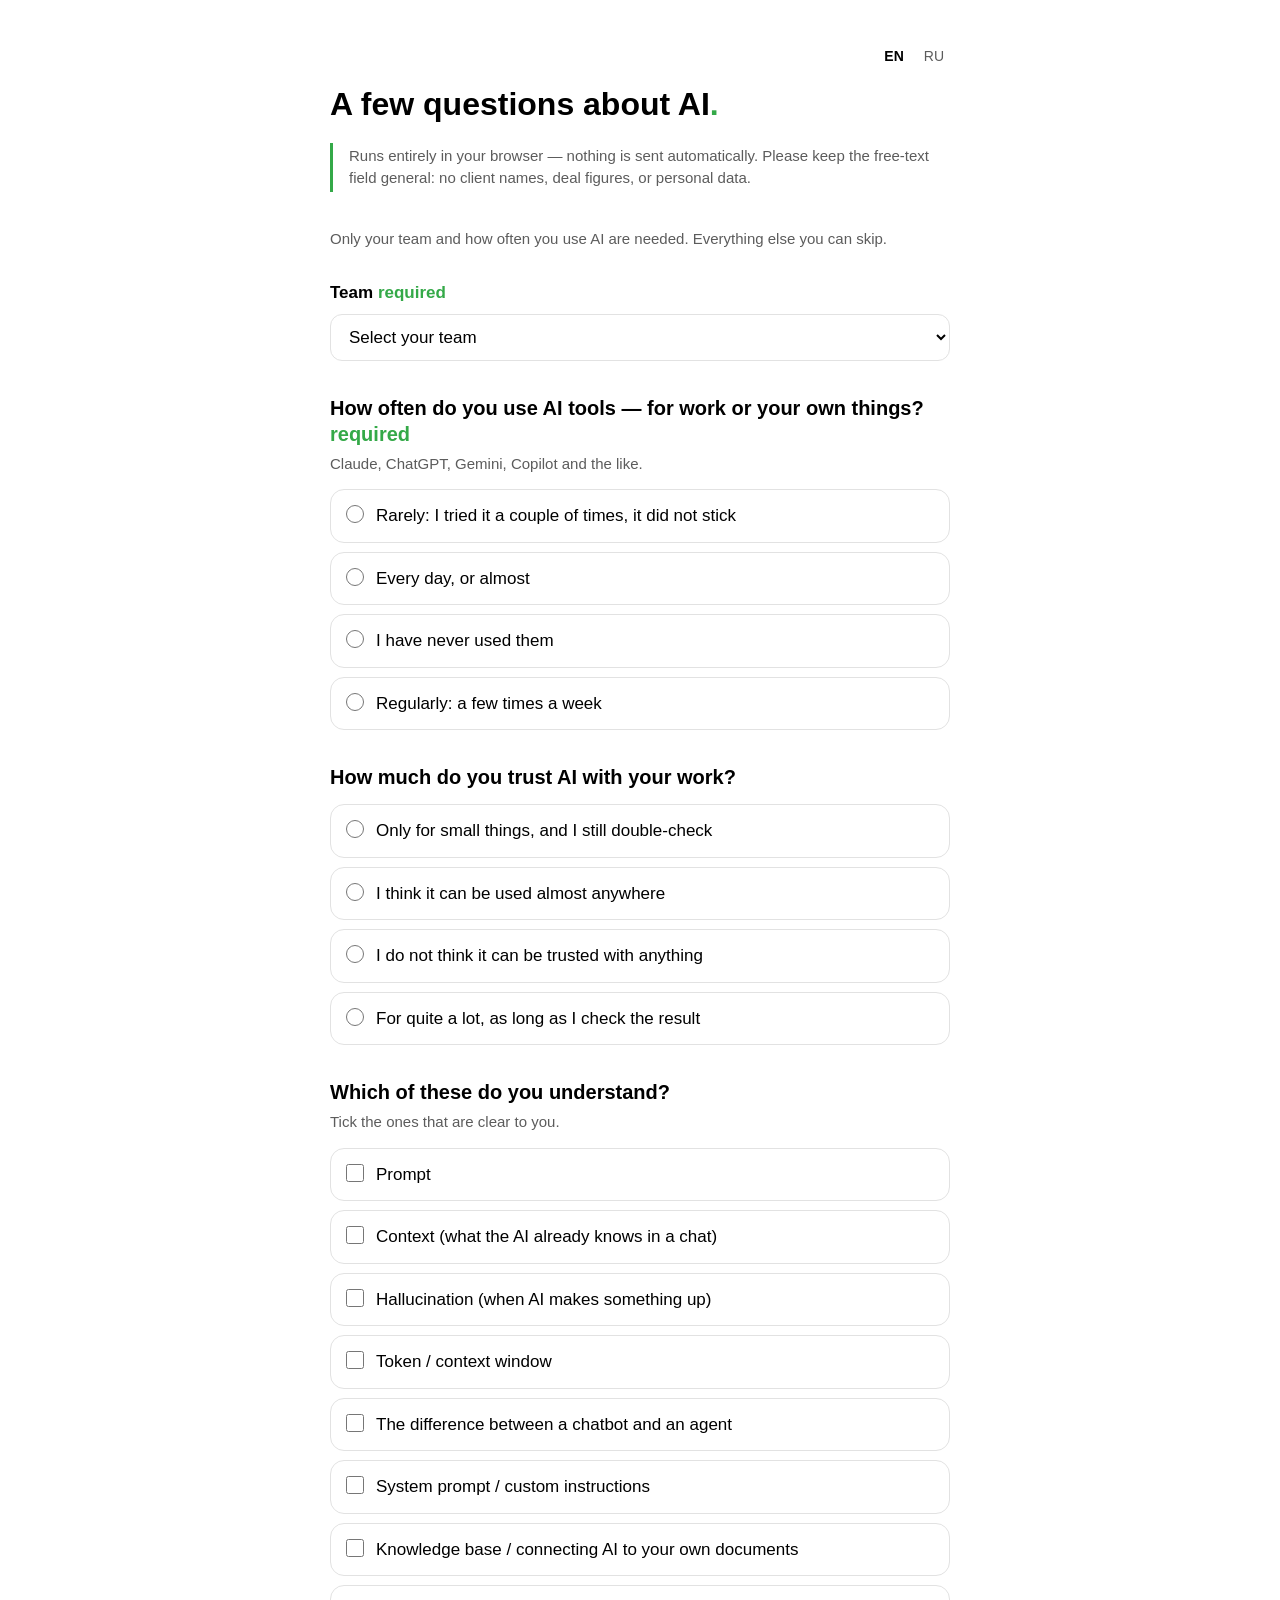
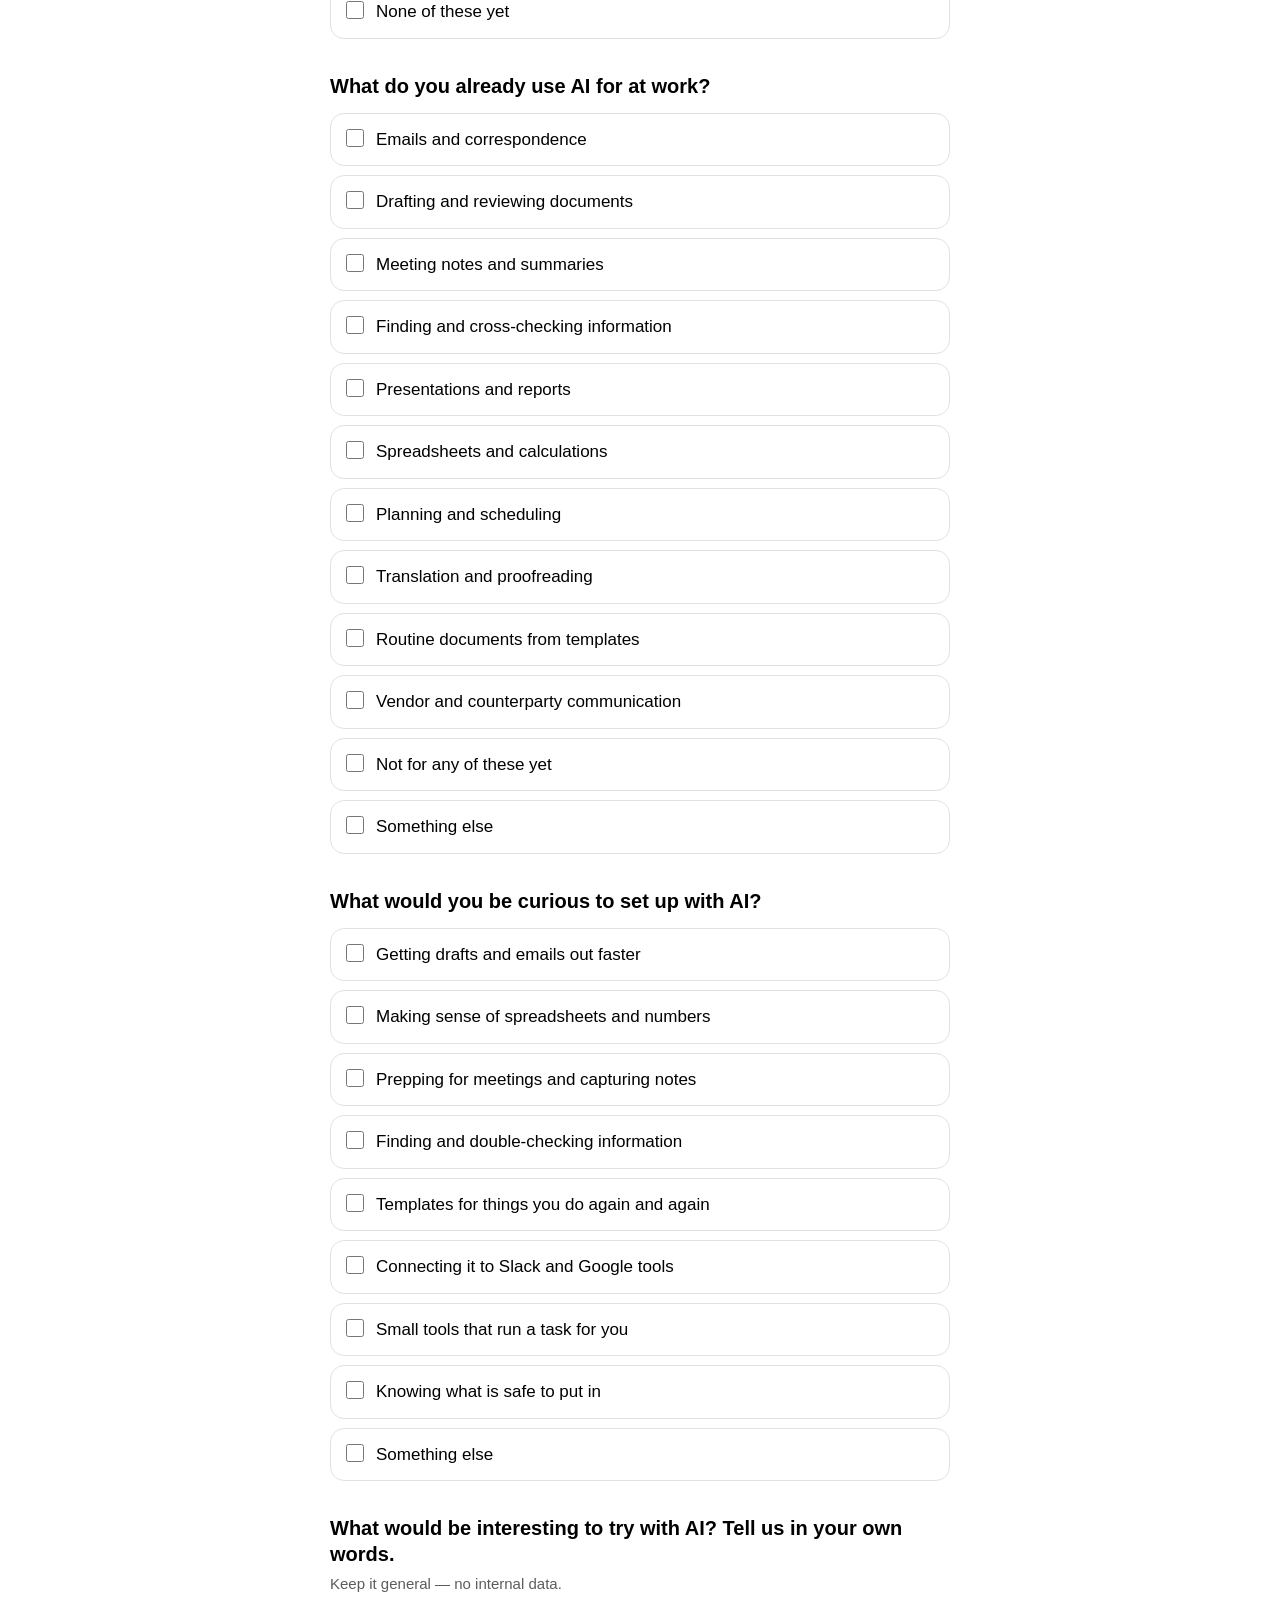
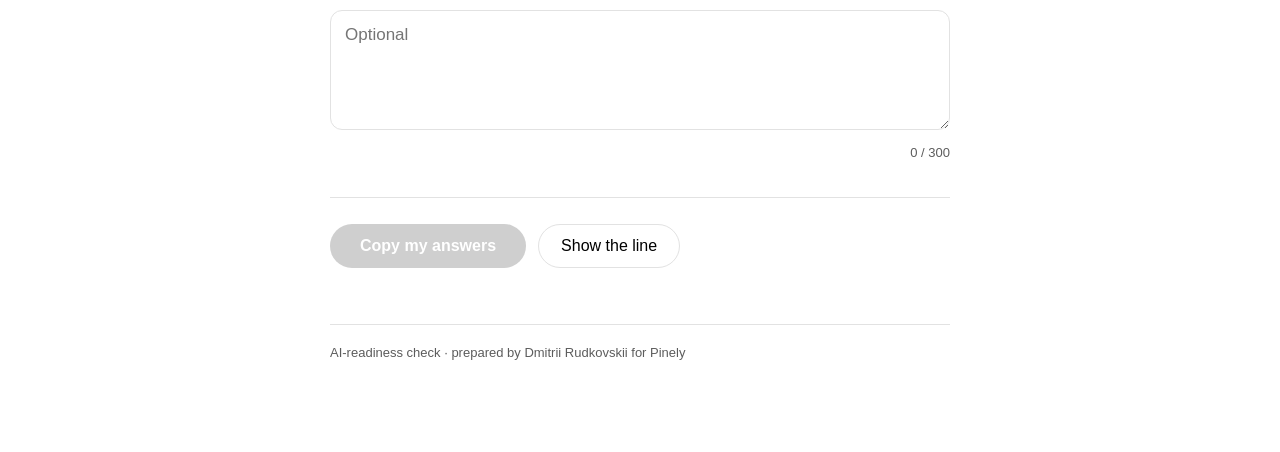
==== commit 9fba60cc: "feat: переделка опроса Pinely — простая одноэкранная версия с ветвлением Полная замена флоу по ТЗ 15" ====
--- a/pinely-survey/index.html
+++ b/pinely-survey/index.html
@@ -5,1035 +5,558 @@
 <meta name="viewport" content="width=device-width, initial-scale=1">
 <link rel="icon" href="data:image/svg+xml,<svg%20xmlns=%22http://www.w3.org/2000/svg%22%20viewBox=%220%200%2032%2032%22%20fill=%22%2334A948%22><circle%20cx=%2216.0%22%20cy=%228%22%20r=%221.7%22/><circle%20cx=%2211.4%22%20cy=%2214%22%20r=%221.7%22/><circle%20cx=%2216.0%22%20cy=%2214%22%20r=%221.7%22/><circle%20cx=%2220.6%22%20cy=%2214%22%20r=%221.7%22/><circle%20cx=%226.8%22%20cy=%2220%22%20r=%221.7%22/><circle%20cx=%2211.4%22%20cy=%2220%22%20r=%221.7%22/><circle%20cx=%2216.0%22%20cy=%2220%22%20r=%221.7%22/><circle%20cx=%2220.6%22%20cy=%2220%22%20r=%221.7%22/><circle%20cx=%2225.2%22%20cy=%2220%22%20r=%221.7%22/><circle%20cx=%222.2%22%20cy=%2226%22%20r=%221.7%22/><circle%20cx=%226.8%22%20cy=%2226%22%20r=%221.7%22/><circle%20cx=%2211.4%22%20cy=%2226%22%20r=%221.7%22/><circle%20cx=%2216.0%22%20cy=%2226%22%20r=%221.7%22/><circle%20cx=%2220.6%22%20cy=%2226%22%20r=%221.7%22/><circle%20cx=%2225.2%22%20cy=%2226%22%20r=%221.7%22/><circle%20cx=%2229.8%22%20cy=%2226%22%20r=%221.7%22/></svg>">
 <meta name="robots" content="noindex, nofollow">
-<title>AI-readiness survey</title>
+<title>AI-readiness check</title>
 <style>
 :root{
-  --bg:#FFFFFF;
-  --ink:#000000;
-  --accent:#34A948;
-  --accent-2:#62C584;
-  --line:#E2E2E2;
-  --muted:#5C5C5C;
+  --bg:#FFFFFF; --ink:#000000; --accent:#34A948; --accent-2:#62C584;
+  --line:#E2E2E2; --muted:#5C5C5C;
   --font:Arial,'Helvetica Neue',Helvetica,sans-serif;
 }
 *{box-sizing:border-box}
 html,body{margin:0;padding:0}
-body{
-  background:var(--bg);
-  color:var(--ink);
-  font-family:var(--font);
-  font-size:17px;
-  line-height:1.5;
-  -webkit-text-size-adjust:100%;
-}
-.wrap{max-width:720px;margin:0 auto;padding:0 20px 80px}
-.progress{position:sticky;top:0;z-index:5;background:var(--bg);padding-top:14px}
-.progress-track{height:3px;background:var(--line);border-radius:2px;overflow:hidden}
-.progress-fill{height:3px;width:0;background:var(--accent);transition:width .25s ease}
-.progress-row{display:flex;align-items:center;gap:14px;margin-top:6px;padding-bottom:6px}
-.progress-label{font-size:13px;color:var(--muted);letter-spacing:.02em}
-.back-link{background:none;border:0;padding:4px 2px;margin:0;color:var(--muted);font-size:13px;line-height:1.2}
-.back-link:hover{color:var(--ink)}
-.back-link:focus-visible{outline:2px solid var(--ink);outline-offset:2px;border-radius:4px}
-main{padding-top:36px}
-h1{font-size:34px;line-height:1.15;font-weight:700;margin:0 0 18px}
-h2{font-size:25px;line-height:1.25;font-weight:700;margin:0 0 10px}
-h3{font-size:19px;font-weight:700;margin:28px 0 10px}
+body{background:var(--bg);color:var(--ink);font-family:var(--font);font-size:17px;line-height:1.5;-webkit-text-size-adjust:100%}
+.wrap{max-width:660px;margin:0 auto;padding:44px 20px 90px}
+h1{font-size:32px;line-height:1.15;font-weight:700;margin:0 0 14px}
 .dot{color:var(--accent)}
-p{margin:0 0 14px}
-.lead{font-size:19px}
-.muted{color:var(--muted);font-size:15px}
-.note{border-left:3px solid var(--accent);padding:2px 0 2px 16px;margin:22px 0;font-size:15px;color:var(--muted)}
-.note p:last-child{margin-bottom:0}
-.opts{list-style:none;margin:22px 0 0;padding:0}
-.opts li{margin:0 0 10px}
-.opt{display:flex;gap:12px;align-items:flex-start;border:1px solid var(--line);border-radius:14px;padding:14px 16px;cursor:pointer;transition:border-color .15s,background .15s}
+.disclaimer{border-left:3px solid var(--accent);padding:2px 0 2px 16px;margin:20px 0 36px;font-size:15px;color:var(--muted)}
+.optional{font-size:15px;color:var(--muted);margin:0 0 30px}
+.q{margin:0 0 34px;padding:0}
+.q[hidden]{display:none}
+.q h2{font-size:20px;line-height:1.3;font-weight:700;margin:0 0 6px}
+.q .req{color:var(--accent);font-weight:700}
+.q .note{font-size:15px;color:var(--muted);margin:0 0 14px}
+.opts{list-style:none;margin:14px 0 0;padding:0}
+.opts li{margin:0 0 9px}
+.opt{display:flex;gap:12px;align-items:flex-start;border:1px solid var(--line);border-radius:14px;padding:13px 15px;cursor:pointer;transition:border-color .15s,background .15s}
 .opt:hover{border-color:var(--accent-2)}
-.opt input{margin:3px 0 0;width:18px;height:18px;accent-color:var(--accent);flex:0 0 auto}
+.opt input{margin:2px 0 0;width:18px;height:18px;accent-color:var(--accent);flex:0 0 auto}
 .opt.checked{border-color:var(--accent);background:rgba(52,169,72,.05)}
 .opt:focus-within{outline:2px solid var(--accent);outline-offset:2px}
 .opt span{flex:1}
-label.field{display:block;font-weight:700;margin:0 0 8px}
+.opt[hidden]{display:none}
+.custom-row{margin-top:8px}
+.custom-row[hidden]{display:none}
+label.field{display:block;font-weight:700;margin:0 0 8px;font-size:17px}
 select,input[type=text],textarea{
   width:100%;font-family:var(--font);font-size:17px;color:var(--ink);
   border:1px solid var(--line);border-radius:12px;padding:12px 14px;background:#fff;
 }
 select:focus,input[type=text]:focus,textarea:focus{outline:2px solid var(--accent);outline-offset:1px;border-color:var(--accent)}
-textarea{min-height:150px;resize:vertical;line-height:1.45}
+textarea{min-height:120px;resize:vertical;line-height:1.45}
 .counter{font-size:13px;color:var(--muted);margin-top:6px;text-align:right}
-.nav{display:flex;gap:12px;align-items:center;margin-top:34px;flex-wrap:wrap}
+.submit{border-top:1px solid var(--line);margin-top:14px;padding-top:26px}
+.nav{display:flex;gap:12px;align-items:center;flex-wrap:wrap}
 button{font-family:var(--font);font-size:16px;cursor:pointer}
 .btn{background:var(--accent);color:#fff;border:0;border-radius:100px;padding:13px 30px;font-weight:700}
 .btn:hover{background:var(--accent-2)}
 .btn:disabled{background:#CFCFCF;cursor:not-allowed}
-.btn:focus-visible,.btn-ghost:focus-visible,.rank-btn:focus-visible{outline:2px solid var(--ink);outline-offset:2px}
+.btn:focus-visible,.btn-ghost:focus-visible{outline:2px solid var(--ink);outline-offset:2px}
 .btn-ghost{background:transparent;border:1px solid var(--line);border-radius:100px;padding:12px 22px;color:var(--ink)}
 .btn-ghost:hover{border-color:var(--ink)}
-.rank{list-style:none;margin:22px 0 0;padding:0;counter-reset:r}
-.rank li{display:flex;align-items:center;gap:10px;border:1px solid var(--line);border-radius:14px;padding:10px 12px;margin:0 0 8px;background:#fff}
-.rank li.top{border-color:var(--accent);background:rgba(52,169,72,.05)}
-.rank li.dragging{opacity:.4}
-.rank .num{width:24px;flex:0 0 auto;font-weight:700;color:var(--muted);text-align:center}
-.rank li.top .num{color:var(--accent)}
-.rank .txt{flex:1;cursor:grab}
-.rank-btns{display:flex;gap:6px;flex:0 0 auto}
-.rank-btn{width:36px;height:36px;border:1px solid var(--line);border-radius:100px;background:#fff;line-height:1;font-size:15px}
-.rank-btn:hover{border-color:var(--ink)}
-.result-head{margin-bottom:6px}
-.level-num{font-size:15px;letter-spacing:.14em;text-transform:uppercase;color:var(--muted);margin-bottom:6px}
-.mountain{width:100%;height:auto;display:block;margin:26px 0 6px}
-.radar-row{display:flex;gap:26px;align-items:center;flex-wrap:wrap;margin-top:10px}
-.radar-row svg{flex:0 0 auto}
-.axes-legend{list-style:none;margin:0;padding:0;font-size:15px;min-width:240px;flex:1}
-.axes-legend li{margin:0 0 10px}
-.axes-legend b{display:block}
-.payload{width:100%;min-height:110px;font-family:ui-monospace,Menlo,Consolas,monospace;font-size:12px;word-break:break-all}
-footer{border-top:1px solid var(--line);margin-top:60px;padding-top:18px;font-size:13px;color:var(--muted)}
-.hero-bg{margin:0 0 8px}
+.status{margin-top:14px;font-size:15px;color:var(--muted)}
+.payload{width:100%;min-height:96px;margin-top:14px;font-family:ui-monospace,Menlo,Consolas,monospace;font-size:12px;word-break:break-all}
+.thanks{margin-top:26px;padding:22px;border:1px solid var(--accent);border-radius:16px;background:rgba(52,169,72,.05)}
+.thanks[hidden]{display:none}
+.thanks h2{margin:0 0 8px;font-size:22px}
+.thanks p{margin:0;color:var(--muted);font-size:15px}
+.langbar{display:flex;justify-content:flex-end;gap:8px;margin-bottom:18px}
+.langbtn{background:none;border:0;color:var(--muted);font-size:14px;padding:4px 6px;border-radius:6px}
+.langbtn.active{color:var(--ink);font-weight:700}
+.langbtn:focus-visible{outline:2px solid var(--ink);outline-offset:2px}
+footer{border-top:1px solid var(--line);margin-top:56px;padding-top:18px;font-size:13px;color:var(--muted)}
 @media (max-width:520px){
   body{font-size:16px}
-  h1{font-size:27px}
-  h2{font-size:21px}
-  .wrap{padding:0 16px 60px}
+  h1{font-size:26px}
+  .q h2{font-size:19px}
+  .wrap{padding:32px 16px 70px}
   .nav .btn,.nav .btn-ghost{flex:1;text-align:center}
-  .radar-row{gap:14px}
 }
 </style>
 </head>
 <body>
 <div class="wrap">
-  <div class="progress" id="progress" hidden>
-    <div class="progress-track"><div class="progress-fill" id="progressFill"></div></div>
-    <div class="progress-row">
-      <button type="button" class="back-link" id="progressBack">&#8592; Back</button>
-      <div class="progress-label" id="progressLabel"></div>
-    </div>
-  </div>
-  <main id="app"></main>
-  <footer>AI-readiness survey · prepared by Dmitrii Rudkovskii for the Pinely back-office program</footer>
+  <div class="langbar" id="langbar"></div>
+  <header id="head"></header>
+  <form id="form" autocomplete="off"></form>
+  <div class="submit" id="submit"></div>
+  <div class="thanks" id="thanks" hidden></div>
+  <footer id="footer"></footer>
 </div>
 
 <script>
 /* ==========================================================================
    КОНФИГ — правится без программиста.
-   Меняешь текст в кавычках: список команд, вопросы, варианты, подписи.
-   Баллы (score) трогать только вместе с разделом SCORING_CONFIG.
+   Все видимые строки — двуязычные: { e: 'English', r: 'Русский' }.
+   LANG выбирает язык по умолчанию; человек может переключить кнопкой сверху.
+   Меняешь текст только внутри кавычек. id (слева от текста) не трогать —
+   по ним собирается выгрузка.
    ========================================================================== */
 
 const CONFIG = {
-  // false — повторное прохождение запрещено (после отправки показывается заглушка).
-  // Поставь true, если нужно дать людям пройти заново.
-  ALLOW_RETAKE: false,
-
-  // Список команд в выпадающем списке. Вариант Other добавляется автоматически.
-  TEAMS: ['Finance', 'HR', 'Legal Compliance & Tax', 'Market Setup Operations', 'Regional Directors'],
-
-  // Конкретных дат в анкете нет намеренно: даты воркшопов и хакатона сдвигаются,
-  // а разосланная ссылка живёт своей жизнью и протухшую дату никто не поправит.
-  // Говорим «the workshops», «the hackathon» — без чисел.
-
-  // Куда человек относит строку с результатом.
-  DELIVERY: 'Send this line to Dmitrii in a direct message on Slack.',
-
-  // Честное время прохождения. Оно разное: первый вопрос делит людей на три
-  // маршрута, и тот, кто AI не пользуется, доходит до конца за минуту.
-  DURATION_TEXT: 'about 7 minutes, and less if AI is not part of your work',
-
-  // Префикс строки результата. Меняй, только если поменяешь его же в decode.html.
-  PAYLOAD_PREFIX: 'PINELY2-'
+  LANG: 'en',                  // язык по умолчанию: 'en' | 'ru'
+
+  SHOW_TRUST_FOR_NEVER: true,  // показывать вопрос про доверие тем, кто не пользуется AI
+
+  // Куда человек относит строку с ответами. Префикс строки — PINELY2- (тот же,
+  // что читает decode.html). Если меняешь префикс, поменяй его и в decode.html.
+  PAYLOAD_PREFIX: 'PINELY2-',
+
+  // Команды. Порядок как в списке. id (слева) в выгрузке, менять нельзя.
+  TEAMS: [
+    { id: 'admin_travel', e: 'Administrative Department and Travel', r: 'Административный отдел и командировки' },
+    { id: 'finance',      e: 'Finance',                              r: 'Финансы' },
+    { id: 'hr',           e: 'HR',                                   r: 'HR' },
+    { id: 'legal',        e: 'Legal Compliance & Tax',               r: 'Комплаенс и налоги' },
+    { id: 'market_setup', e: 'Market Setup Operations',              r: 'Market Setup Operations' },
+    { id: 'regional',     e: 'Regional Directors',                   r: 'Региональные директора' }
+  ],
+
+  // Ветвление по ответу на Q2 (частота). Список — какие вопросы показать.
+  // Пустой ключ '' — дефолт, если частоту пропустили (показываем всё).
+  BRANCHES: {
+    never:     ['q3'],
+    rarely:    ['q3', 'q4', 'q6', 'q7'],
+    regularly: ['q3', 'q4', 'q5', 'q6', 'q7'],
+    daily:     ['q3', 'q4', 'q5', 'q6', 'q7'],
+    '':        ['q3', 'q4', 'q5', 'q6', 'q7']
+  },
+  // Короткая ветка: тут прячется пункт agents в Q6 (см. hideInShort у варианта).
+  SHORT_FREQ: 'rarely',
+
+  // UI-строки (не вопросы).
+  STRINGS: {
+    h1:          { e: 'A few questions about AI', r: 'Несколько вопросов про AI' },
+    disclaimer:  { e: 'Runs entirely in your browser — nothing is sent automatically. Please keep the free-text field general: no client names, deal figures, or personal data.',
+                   r: 'Работает целиком в вашем браузере — ничего не отправляется автоматически. Держите свободное поле в общих словах: без имён клиентов, цифр по сделкам и персональных данных.' },
+    optional:    { e: 'Only your team and how often you use AI are needed. Everything else you can skip.',
+                   r: 'Обязательны только команда и частота использования AI. Остальное можно пропустить.' },
+    teamLabel:   { e: 'Team', r: 'Команда' },
+    teamPlaceholder: { e: 'Select your team', r: 'Выберите команду' },
+    required:    { e: 'required', r: 'обязательно' },
+    customLabel: { e: 'Something else', r: 'Другое' },
+    customPlaceholder: { e: 'Type here — separate several with commas', r: 'Впишите здесь — несколько через запятую' },
+    copyBtn:     { e: 'Copy my answers', r: 'Скопировать мои ответы' },
+    copyHint:    { e: 'It contains your answers only.', r: 'В ней только ваши ответы.' },
+    showLine:    { e: 'Show the line', r: 'Показать строку' },
+    selectHint:  { e: 'Click the box, then copy it manually.', r: 'Кликните по полю и скопируйте вручную.' },
+    copied:      { e: 'Copied. Paste this line into the survey thread in Slack.', r: 'Скопировано. Вставьте эту строку в тред опроса в Slack.' },
+    copyFail:    { e: 'Copying was blocked by the browser. Use the box below.', r: 'Копирование заблокировал браузер. Скопируйте из поля ниже.' },
+    thanksTitle: { e: 'Thanks for taking this — that is everything.', r: 'Спасибо, это всё.' },
+    thanksNote:  { e: 'More about the workshops will follow in Slack.', r: 'Подробнее о воркшопах будет в Slack.' },
+    footer:      { e: 'AI-readiness check · prepared by Dmitrii Rudkovskii for Pinely', r: 'AI-readiness check · подготовил Дмитрий Рудковский для Pinely' }
+  },
+
+  // Вопросы. kind: 'select' | 'radio' | 'checkbox' | 'text'.
+  // Порядок вариантов в одиночном выборе намеренно перемешан (не по нарастанию).
+  QUESTIONS: [
+    {
+      id: 'q2', field: 'freq', kind: 'radio', required: true,
+      title: { e: 'How often do you use AI tools — for work or your own things?', r: 'Как часто вы пользуетесь AI-инструментами — по работе или для своего?' },
+      note:  { e: 'Claude, ChatGPT, Gemini, Copilot and the like.', r: 'Claude, ChatGPT, Gemini, Copilot и подобные.' },
+      options: [
+        { id: 'rarely',    e: 'Rarely: I tried it a couple of times, it did not stick', r: 'Редко: пробовал пару раз, не прижилось' },
+        { id: 'daily',     e: 'Every day, or almost',                                    r: 'Каждый день или почти' },
+        { id: 'never',     e: 'I have never used them',                                  r: 'Никогда не пользовался' },
+        { id: 'regularly', e: 'Regularly: a few times a week',                           r: 'Регулярно: несколько раз в неделю' }
+      ]
+    },
+    {
+      id: 'q3', field: 'trust', kind: 'radio',
+      title: { e: 'How much do you trust AI with your work?', r: 'Насколько вы доверяете AI рабочие задачи?' },
+      options: [
+        { id: 'small',           e: 'Only for small things, and I still double-check', r: 'Только мелочи, и всё равно перепроверяю' },
+        { id: 'everywhere',      e: 'I think it can be used almost anywhere',          r: 'Думаю, его можно применять почти везде' },
+        { id: 'none',            e: 'I do not think it can be trusted with anything',  r: 'Не думаю, что ему можно доверять хоть что-то' },
+        { id: 'lots_with_check', e: 'For quite a lot, as long as I check the result',  r: 'Многое, если проверяю результат' }
+      ]
+    },
+    {
+      id: 'q4', field: 'terms', kind: 'checkbox',
+      title: { e: 'Which of these do you understand?', r: 'Что из этого вам понятно?' },
+      note:  { e: 'Tick the ones that are clear to you.', r: 'Отметьте то, что вам ясно.' },
+      options: [
+        { id: 'prompt',         e: 'Prompt',                                                     r: 'Промпт' },
+        { id: 'context',        e: 'Context (what the AI already knows in a chat)',              r: 'Контекст (что AI уже знает в чате)' },
+        { id: 'hallucination',  e: 'Hallucination (when AI makes something up)',                 r: 'Галлюцинация (когда AI выдумывает)' },
+        { id: 'token',          e: 'Token / context window',                                     r: 'Токен / контекстное окно' },
+        { id: 'agent',          e: 'The difference between a chatbot and an agent',              r: 'Разница между чат-ботом и агентом' },
+        { id: 'system_prompt',  e: 'System prompt / custom instructions',                        r: 'Системный промпт / кастомные инструкции' },
+        { id: 'knowledge_base', e: 'Knowledge base / connecting AI to your own documents',       r: 'База знаний / подключение AI к своим документам' },
+        { id: 'none',           e: 'None of these yet', r: 'Пока ничего из этого', resetsOthers: true }
+      ]
+    },
+    {
+      id: 'q5', field: 'uses', kind: 'checkbox', custom: true,
+      title: { e: 'What do you already use AI for at work?', r: 'Для чего вы уже используете AI на работе?' },
+      options: [
+        { id: 'emails',        e: 'Emails and correspondence',            r: 'Письма и переписка' },
+        { id: 'documents',     e: 'Drafting and reviewing documents',     r: 'Черновики и вычитка документов' },
+        { id: 'meeting_notes', e: 'Meeting notes and summaries',          r: 'Заметки и саммари встреч' },
+        { id: 'research',      e: 'Finding and cross-checking information', r: 'Поиск и перепроверка информации' },
+        { id: 'presentations', e: 'Presentations and reports',            r: 'Презентации и отчёты' },
+        { id: 'spreadsheets',  e: 'Spreadsheets and calculations',        r: 'Таблицы и расчёты' },
+        { id: 'scheduling',    e: 'Planning and scheduling',              r: 'Планирование и расписание' },
+        { id: 'translation',   e: 'Translation and proofreading',         r: 'Перевод и вычитка' },
+        { id: 'templates',     e: 'Routine documents from templates',     r: 'Типовые документы из шаблонов' },
+        { id: 'vendors',       e: 'Vendor and counterparty communication', r: 'Общение с вендорами и контрагентами' },
+        { id: 'none',          e: 'Not for any of these yet', r: 'Пока ни для чего из этого', resetsOthers: true }
+      ]
+    },
+    {
+      id: 'q6', field: 'interests', kind: 'checkbox', custom: true,
+      title: { e: 'What would you be curious to set up with AI?', r: 'Что вам было бы интересно настроить с помощью AI?' },
+      options: [
+        { id: 'drafts',     e: 'Getting drafts and emails out faster',        r: 'Быстрее выпускать черновики и письма' },
+        { id: 'numbers',    e: 'Making sense of spreadsheets and numbers',    r: 'Разбираться с таблицами и цифрами' },
+        { id: 'meetings',   e: 'Prepping for meetings and capturing notes',   r: 'Готовиться к встречам и записывать их' },
+        { id: 'find',       e: 'Finding and double-checking information',     r: 'Искать и перепроверять информацию' },
+        { id: 'templates',  e: 'Templates for things you do again and again', r: 'Шаблоны для того, что делаешь снова и снова' },
+        { id: 'automation', e: 'Connecting it to Slack and Google tools',     r: 'Подключить к Slack и Google-инструментам' },
+        { id: 'agents',     e: 'Small tools that run a task for you', r: 'Маленькие инструменты, которые выполняют задачу за вас', hideInShort: true },
+        { id: 'safety',     e: 'Knowing what is safe to put in',              r: 'Понимать, что безопасно туда закладывать' }
+      ]
+    },
+    {
+      id: 'q7', field: 'own_text', kind: 'text', maxlength: 300,
+      title: { e: 'What would be interesting to try with AI? Tell us in your own words.', r: 'Что было бы интересно попробовать с AI? Расскажите своими словами.' },
+      note:  { e: 'Keep it general — no internal data.', r: 'Держите в общих словах — без внутренних данных.' },
+      placeholder: { e: 'Optional', r: 'Необязательно' }
+    }
+  ]
 };
-
-const SCORING_CONFIG = {
-  // Итоговый уровень = медиана баллов диагностических вопросов, округление вниз.
-  // Safety gate: балл по вопросу о данных <= порога — уровень не выше потолка.
-  SAFETY_GATE: { question: 'a5', threshold: 1, cap: 2 },
-  // Ложная продвинутость: верификация ниже остальных на этот разрыв — минус уровень.
-  FALSE_CONFIDENCE: { question: 'a3', gap: 2, penalty: 1 },
-  // Если по частоте использования 0 — уровень 0 независимо от остального.
-  ZERO_USE: { question: 'a0', value: 0 },
-  MAX_LEVEL: 5,
-  // Оси радара: из каких вопросов считается каждая (среднее, округление вниз).
-  // label — подпись в списке под радаром, short — короткая подпись на самом радаре.
-  // Вопросы, которых на коротком пути не было, в расчёт оси просто не попадают.
-  AXES: {
-    prompting:    { label: 'Prompting',          short: 'Prompting', hint: 'How completely you describe the task', from: ['a2'] },
-    verification: { label: 'Checking results',   short: 'Checking',  hint: 'Whether you verify output before using it', from: ['a3'] },
-    systemic:     { label: 'Habits & templates', short: 'Habits',    hint: 'Whether AI is part of your regular work', from: ['a0', 'a1', 'a6'] },
-    results:      { label: 'Real outcomes',      short: 'Outcomes',  hint: 'Whether it reliably produces usable work', from: ['a4', 'a5'] }
-  },
-  // Группы обучения. Участнику не показываются, идут только в выгрузку.
-  GROUPS: [{ max: 1, name: 'Light' }, { max: 3, name: 'Medium' }, { max: 5, name: 'Advanced' }]
-};
-
-// Диагностические вопросы.
-//
-// ТРИ ПРАВИЛА, КОТОРЫЕ НЕЛЬЗЯ ЛОМАТЬ ПРИ ПРАВКЕ:
-//
-// 0. Сценарий вопроса должен быть узнаваем в ЛЮБОЙ команде. Зарплатная таблица —
-//    это HR и финансы, договор — это Legal: на таком вопросе остальные отвечают
-//    про воображаемую чужую работу, и замер разваливается. Формулируй через то,
-//    что есть у всех: файл с внутренними деталями, сорванный срок, чужой драфт.
-//
-// 1. Порядок вариантов намеренно НЕ по возрастанию балла, и самый дорогой вариант
-//    стоит в разных вопросах на разных позициях (4-й, 2-й, 3-й, 3-й, 4-й, 4-й).
-//    Если отсортировать варианты «по-человечески», анкета превратится в самооценку.
-//
-// 2. Дорогой вариант не должен выглядеть дорого. «Возьму прошлую версию и поменяю
-//    детали» звучит лениво, а стоит 5. Длинный промпт из общих слов звучит солидно,
-//    а стоит 2. Часть вариантов — приманки: звучат правильно и не работают
-//    (попросить AI проверить самого себя; убрать из таблицы только колонку с именами).
-//
-// paths — на каких маршрутах вопрос показывается. Маршрут задаёт ПЕРВЫЙ вопрос a0:
-//   'end'   — «никогда»: анкета заканчивается сразу, дальше спрашивать нечего
-//   'light' — «редко»: короткая версия, только то, на что человек может ответить
-//   'full'  — «регулярно/постоянно»: всё
-// Вопрос без поля paths показывается на всех маршрутах.
-const QUESTIONS = [
-  {
-    id: 'a0',
-    // ЕДИНСТВЕННЫЙ вопрос, где варианты идут естественным порядком (никогда → постоянно).
-    // Он не ловит и не разделяет, он маршрутизирует: тут понятность важнее хитрости.
-    // route на варианте задаёт маршрут, см. комментарий выше.
-    title: 'How often do you use AI tools, for work or for anything of your own?',
-    hint: 'ChatGPT, Claude, Gemini, Copilot or anything similar.',
-    options: [
-      { t: 'Never. I have not used them.', score: 0, route: 'end' },
-      { t: 'Rarely. I have tried them a few times, and it has not stuck.', score: 1, route: 'light' },
-      { t: 'Regularly. A few times a week.', score: 3, route: 'full' },
-      { t: 'Constantly. Most working days.', score: 5, route: 'full' }
-    ]
-  },
-  {
-    id: 'a1',
-    paths: ['full'],
-    // Частоту уже спросили в a0, поэтому здесь меряется глубина встроенности.
-    // Вариантов «ничего не было» и «открыл пару раз» тут нет намеренно: человек,
-    // который двумя экранами раньше сказал «регулярно», не может их выбрать честно.
-    title: 'Over the past month, which of these actually happened in your work?',
-    hint: 'If several are true, pick the one that happened most often.',
-    options: [
-      { t: 'I reused a request I had written earlier instead of composing a new one.', score: 4 },
-      { t: 'One-off asks only. Nothing that repeats from week to week.', score: 2 },
-      { t: 'A colleague used a request or a step that I had set up.', score: 5 },
-      { t: 'Something I sent out started as an AI draft that I then reworked.', score: 3 }
-    ]
-  },
-  {
-    paths: ['full', 'light'],
-    id: 'a2',
-    title: 'Something you were promised has slipped for the second time, and you have to write to the person responsible. What would you send to AI?',
-    hint: 'Pick the request you would actually type.',
-    options: [
-      { t: 'Write a professional, well-structured and persuasive message about the ongoing situation with the delays.', score: 2 },
-      { t: 'I would open the message I sent the last time this happened and change the details.', score: 5 },
-      { t: 'Write an email about a missed deadline.', score: 1 },
-      { t: 'I am writing on behalf of my team. Second time this date has slipped, we want to keep working together and need a date they will commit to. Business tone, firm and polite, under 150 words.', score: 4 }
-    ]
-  },
-  {
-    id: 'a3',
-    paths: ['full', 'light'],
-    title: 'AI has produced something that goes straight into your work: a text, a set of numbers, a summary. What happens before you use it?',
-    hint: 'By checking we mean comparing what came back against something you trust.',
-    options: [
-      { t: 'I compare names, dates, figures and anything binding against the source they came from. Wording and structure I just edit.', score: 4 },
-      { t: 'If it reads convincingly, it goes in.', score: 1 },
-      { t: 'I already know which parts of this kind of output tend to be wrong, and those are the parts I look at.', score: 5 },
-      { t: 'I ask it to review its own answer and point out anything it is unsure about.', score: 2 },
-      { t: 'I do not let AI near anything that goes into a work document.', score: 0 },
-      { t: 'I read it through and fix whatever sounds off.', score: 2 }
-    ]
-  },
-  {
-    id: 'a4',
-    paths: ['full'],
-    title: 'The answer came back weak or beside the point. What happens next?',
-    options: [
-      { t: 'I rewrite the request, add what I left out, and try again.', score: 3 },
-      { t: 'I finish it by hand. By that point that is faster.', score: 1 },
-      { t: 'I keep the part that worked and redo only the part that went wrong.', score: 5 },
-      { t: 'I take it as a sign this task is a poor fit and move on.', score: 1 }
-    ]
-  },
-  {
-    id: 'a5',
-    paths: ['full', 'light'],
-    title: 'You want help with a work file that carries internal detail: people’s names, internal figures, wording from an agreement. What would you do?',
-    options: [
-      { t: 'I have not really thought about where a file like that can go.', score: 1 },
-      { t: 'I rebuild the question on made-up detail of the same shape and apply the answer to the real thing myself.', score: 3 },
-      { t: 'Upload it and ask. It stays inside my own chat.', score: 0 },
-      { t: 'I check what our rules allow for this kind of file before I do anything with it.', score: 5 },
-      { t: 'Take out the names and send the rest.', score: 1 },
-      { t: 'I keep AI away from anything internal.', score: 1 }
-    ]
-  },
-  {
-    id: 'a6',
-    paths: ['full'],
-    title: 'You are about to ask AI for something you have asked before. Where does the request come from?',
-    options: [
-      { t: 'I roughly remember what worked last time and type it again.', score: 2 },
-      { t: 'From a note where I keep the ones worth keeping.', score: 3 },
-      { t: 'I write it from scratch. It takes a minute.', score: 1 },
-      { t: 'From somewhere my colleagues can pick it up too.', score: 5 },
-      { t: 'I scroll back through my chat history and find the old one.', score: 2 }
-    ]
-  }
-];
-
-// Карта задач. id менять нельзя — по ним собирается выгрузка.
-const TASKS = [
-  { id: 'emails',         t: 'Emails and correspondence' },
-  { id: 'documents',      t: 'Drafting and reviewing documents' },
-  { id: 'meeting_notes',  t: 'Meeting notes and summaries' },
-  { id: 'research',       t: 'Finding and cross-checking information' },
-  { id: 'presentations',  t: 'Presentations and reports' },
-  { id: 'spreadsheets',   t: 'Spreadsheets and calculations' },
-  { id: 'scheduling',     t: 'Planning and scheduling' },
-  { id: 'translation',    t: 'Translation and proofreading' },
-  { id: 'templates',      t: 'Routine documents from templates' },
-  { id: 'internal_comms', t: 'Internal announcements and instructions' },
-  { id: 'vendors',        t: 'Vendor and counterparty communication' }
-];
-
-// id менять нельзя — по ним собирается выгрузка. Текст правь свободно.
-const BLOCKERS = [
-  { id: 'no_start',     t: 'I would not know where to start' },
-  { id: 'data_rules',   t: 'I am not sure what our rules allow' },
-  { id: 'disappointed', t: 'I tried, and what came back was not usable' },
-  { id: 'no_time',      t: 'Working it out takes time I do not have' },
-  { id: 'no_fit',       t: 'My work does not look like something it could do' },
-  { id: 'go_deeper',    t: 'Nothing really. I use it as much as I want to' },
-  { id: 'other',        t: 'Something else', other: true }
-];
-
-const INTERESTS = [
-  { id: 'documents',   t: 'Getting drafts and emails out faster' },
-  { id: 'spreadsheets', t: 'Working through spreadsheets and numbers' },
-  { id: 'meetings',    t: 'Preparing for meetings and writing them up' },
-  { id: 'research',    t: 'Finding information and cross-checking it' },
-  { id: 'templates',   t: 'Templates for the things you do over and over' },
-  { id: 'automation',  t: 'Wiring it into Slack and the Google tools' },
-  { id: 'agents',      t: 'Small tools that run a task on their own', paths: ['full'] },
-  { id: 'data_rules',  t: 'Knowing what is safe to put in' }
-];
-
-const HACKATHON = [
-  { id: 'yes_have_case', t: 'Yes, I have one in mind' },
-  { id: 'yes_need_help', t: 'Yes, but I would need help picking one' },
-  { id: 'watching',      t: 'I will watch from the sidelines first' }
-];
-
-// Уровни: название и описание одним предложением. Рекомендаций на экране
-// результата больше нет — анкета замеряет, а не учит.
-const LEVELS = [
-  { name: 'Skeptic',      desc: 'AI has no place in your work yet, or it has not earned your trust.' },
-  { name: 'Observer',     desc: 'You have seen what AI can do and tried it, and it has not entered your working week yet.' },
-  { name: 'Experimenter', desc: 'You reach for AI now and then, and the quality of what comes back swings.' },
-  { name: 'Practitioner', desc: 'You have tasks where AI reliably helps, you give it context and you check what comes back.' },
-  { name: 'Integrator',   desc: 'AI sits inside your workflow through templates and repeatable steps, and your colleagues benefit from it.' },
-  { name: 'Transformer',  desc: 'You rebuild how your team works around AI and you set the standard others follow.' }
-];
-
-// Признаки, по которым молча оценивается промпт из песочницы: сколько нашлось —
-// столько и sandbox_score (0-6) в выгрузке. Человеку разбор НЕ показывается.
-const SANDBOX_CHECKS = [
-  { id: 'role',
-    re: /\b(you are|act as|as an?|i work|i am an?|i'm an?|my role|imagine you)\b/i },
-  { id: 'audience',
-    re: /\b(my (manager|boss|lead|director|team|colleague)|the (team|client|board|management)|leadership|for a client|audience)\b/i },
-  { id: 'format',
-    re: /\b(list|table|bullet|bullets|paragraph|points|summary of|format|structure|columns|numbered)\b/i },
-  { id: 'constraints',
-    re: /(\b(no more than|under|at most|max|maximum|within|brief|short|concise|keep it)\b|\b\d{2,4}\s*(words|characters|sentences|bullets|points|lines)\b)/i },
-  { id: 'example',
-    re: /\b(for example|for instance|like this|here'?s a sample|sample|following this format|similar to|template)\b/i },
-  { id: 'detail',
-    test: function (s) { return s.trim().length >= 40; } }
-];
 
 /* ==========================================================================
    Конец конфига. Ниже — механика.
    ========================================================================== */
 
-// Ключи с версией: в ответах хранятся НОМЕРА вариантов, поэтому после правки
-// порядка вариантов старый сохранённый прогресс означал бы уже другие ответы.
-// Меняешь порядок или состав вариантов — подними v3 на v4.
-const STORAGE_KEY = 'pinely_ai_survey_progress_v4';
-const DONE_KEY = 'pinely_ai_survey_done_v4';
-
-const app = document.getElementById('app');
-const progressEl = document.getElementById('progress');
-const progressFill = document.getElementById('progressFill');
-const progressLabel = document.getElementById('progressLabel');
-const progressBack = document.getElementById('progressBack');
-
-// Кнопка «назад» в липкой шапке: на длинных вопросах нижняя кнопка уезжает
-// за экран, и без этой человек считает, что вернуться нельзя.
-progressBack.onclick = goBack;
-
-function goBack() {
-  if (state.screen > 0) { state.screen--; render(); }
-}
-
+const STORAGE_KEY = 'pinely_survey_simple_v1';
+
+let LANG = CONFIG.LANG;
 let state = {
-  answers: {},        // a1..a6 -> option index
-  team: '',
-  teamOther: '',
-  tasks: [],
-  tasksNone: false,
-  order: null,        // порядок карточек в вопросе про поглотители времени
-  pain: '',
-  sandbox: '',
-  blockers: [],
-  blockerOther: '',
-  interests: [],
-  hackathon: '',
-  startedAt: null,
-  screen: 0
+  team: '', freq: '', trust: '',
+  terms: [], uses: [], interests: [],
+  uses_custom: '', interests_custom: '',
+  own_text: '',
+  startedAt: null
 };
 
+function tt(x) { return x == null ? '' : (typeof x === 'string' ? x : (LANG === 'ru' ? (x.r || x.e) : x.e)); }
+function esc(s) {
+  return String(s == null ? '' : s).replace(/[&<>"']/g, function (c) {
+    return { '&': '&amp;', '<': '&lt;', '>': '&gt;', '"': '&quot;', "'": '&#39;' }[c];
+  });
+}
+function S(key) { return tt(CONFIG.STRINGS[key]); }
+function qById(id) { return CONFIG.QUESTIONS.filter(function (q) { return q.id === id; })[0]; }
+
 function save() {
-  try { sessionStorage.setItem(STORAGE_KEY, JSON.stringify(state)); } catch (e) {}
+  try { sessionStorage.setItem(STORAGE_KEY, JSON.stringify({ lang: LANG, state: state })); } catch (e) {}
 }
 function load() {
   try {
     const raw = sessionStorage.getItem(STORAGE_KEY);
-    if (raw) state = Object.assign(state, JSON.parse(raw));
+    if (!raw) return;
+    const parsed = JSON.parse(raw);
+    if (parsed.lang) LANG = parsed.lang;
+    if (parsed.state) state = Object.assign(state, parsed.state);
   } catch (e) {}
 }
-function isDone() {
-  try { return localStorage.getItem(DONE_KEY) === '1'; } catch (e) { return false; }
-}
-function markDone() {
-  try { localStorage.setItem(DONE_KEY, '1'); } catch (e) {}
-}
-
-function q(id) { return QUESTIONS.filter(function (x) { return x.id === id; })[0]; }
-function scoreOf(id) {
-  const idx = state.answers[id];
-  if (idx === undefined || idx === null) return null;
-  return q(id).options[idx].score;
-}
-// Маршрут целиком выводится из ответа на a0 и нигде не хранится отдельно:
-// человек может вернуться назад и переставить ответ, и всё пересоберётся само.
-function currentPath() {
-  const idx = state.answers.a0;
-  if (idx === undefined || idx === null) return 'full';
-  return q('a0').options[idx].route;
-}
-function onPath(item) {
-  return !item.paths || item.paths.indexOf(currentPath()) >= 0;
-}
-
-function esc(s) {
-  return String(s).replace(/[&<>"']/g, function (c) {
-    return { '&': '&amp;', '<': '&lt;', '>': '&gt;', '"': '&quot;', "'": '&#39;' }[c];
-  });
-}
-
-/* ---------- набор экранов ---------- */
-
-function buildScreens() {
-  const path = currentPath();
-  const s = [{ type: 'intro' }, { type: 'team' }, { type: 'single', q: q('a0') }];
-
-  // «Никогда» — дальше спрашивать нечего: всё остальное предполагает опыт,
-  // которого у человека нет. Сразу к результату, строку он всё равно присылает,
-  // иначе эти люди пропадут из выгрузки, а это и есть группа Light.
-  if (path === 'end') {
-    s.push({ type: 'result' });
-    return s;
+
+function isShort() { return state.freq === CONFIG.SHORT_FREQ; }
+
+// Список вопросов, видимых при текущей частоте.
+function visibleQuestionIds() {
+  let branch = CONFIG.BRANCHES[state.freq];
+  if (!branch) branch = CONFIG.BRANCHES[''];
+  branch = branch.slice();
+  if (state.freq === 'never' && !CONFIG.SHOW_TRUST_FOR_NEVER) {
+    branch = branch.filter(function (id) { return id !== 'q3'; });
   }
-
-  QUESTIONS.forEach(function (question) {
-    if (question.id === 'a0') return;
-    if (onPath(question)) s.push({ type: 'single', q: question });
-  });
-  s.push({ type: 'tasks' });
-  if (path === 'full') s.push({ type: 'rank' });      // перетаскивание — самый тяжёлый экран
-  s.push({ type: 'pain' });
-  if (path === 'full') s.push({ type: 'sandbox' });   // писать промпт тому, кто их не пишет, бессмысленно
-  s.push({ type: 'expectations' });
-  s.push({ type: 'hackathon' });
-  s.push({ type: 'result' });
-  return s;
-}
-
-/* ---------- скоринг ---------- */
-
-function median(arr) {
-  if (!arr.length) return 0;
-  const a = arr.slice().sort(function (x, y) { return x - y; });
-  const mid = Math.floor(a.length / 2);
-  return a.length % 2 ? a[mid] : (a[mid - 1] + a[mid]) / 2;
-}
-
-function computeResult() {
-  const scores = {};
-  QUESTIONS.forEach(function (question) {
-    // Только вопросы текущего маршрута. Иначе человек, который прошёл половину
-    // полной версии, вернулся на a0 и переставил ответ на «никогда», утащил бы
-    // в скоринг ответы с экранов, которых на его маршруте уже нет.
-    if (!onPath(question)) return;
-    const v = scoreOf(question.id);
-    if (v !== null) scores[question.id] = v;
-  });
-  const values = Object.keys(scores).map(function (k) { return scores[k]; });
-  let level = Math.floor(median(values));
-  const flags = { false_confidence: false, safety_gate: false };
-
-  // Ложная продвинутость: верификация заметно ниже остального.
-  const fc = SCORING_CONFIG.FALSE_CONFIDENCE;
-  if (scores[fc.question] !== undefined) {
-    const others = Object.keys(scores)
-      .filter(function (k) { return k !== fc.question; })
-      .map(function (k) { return scores[k]; });
-    if (others.length && median(others) - scores[fc.question] >= fc.gap) {
-      flags.false_confidence = true;
-      level = Math.max(0, level - fc.penalty);
+  return branch;
+}
+
+function markStarted() { if (!state.startedAt) state.startedAt = Date.now(); }
+
+/* ---------- рендер ---------- */
+
+function renderLangBar() {
+  const bar = document.getElementById('langbar');
+  bar.innerHTML =
+    '<button type="button" class="langbtn' + (LANG === 'en' ? ' active' : '') + '" data-lang="en">EN</button>' +
+    '<button type="button" class="langbtn' + (LANG === 'ru' ? ' active' : '') + '" data-lang="ru">RU</button>';
+  Array.prototype.forEach.call(bar.querySelectorAll('.langbtn'), function (b) {
+    b.onclick = function () { LANG = b.dataset.lang; save(); renderAll(); };
+  });
+}
+
+function renderHead() {
+  document.getElementById('head').innerHTML =
+    '<h1>' + esc(S('h1')) + '<span class="dot">.</span></h1>' +
+    '<div class="disclaimer">' + esc(S('disclaimer')) + '</div>' +
+    '<p class="optional">' + esc(S('optional')) + '</p>';
+}
+
+function renderForm() {
+  const form = document.getElementById('form');
+
+  // Q1 — Team (select, всегда виден, обязательный).
+  const teamOpts = CONFIG.TEAMS.map(function (t) {
+    return '<option value="' + esc(t.id) + '"' + (state.team === t.id ? ' selected' : '') + '>' + esc(tt(t)) + '</option>';
+  }).join('');
+  let html =
+    '<section class="q" id="block-q1">' +
+    '<label class="field" for="teamSel">' + esc(S('teamLabel')) +
+    ' <span class="req">' + esc(S('required')) + '</span></label>' +
+    '<select id="teamSel"><option value="">' + esc(S('teamPlaceholder')) + '</option>' + teamOpts + '</select>' +
+    '</section>';
+
+  // Остальные вопросы из конфига.
+  CONFIG.QUESTIONS.forEach(function (q) {
+    html += '<section class="q" id="block-' + q.id + '" data-q="' + q.id + '">' +
+      '<h2>' + esc(tt(q.title)) + (q.required ? ' <span class="req">' + esc(S('required')) + '</span>' : '') + '</h2>' +
+      (q.note ? '<p class="note">' + esc(tt(q.note)) + '</p>' : '') +
+      renderInput(q) +
+      '</section>';
+  });
+
+  form.innerHTML = html;
+  wireForm();
+  applyBranching();
+}
+
+function renderInput(q) {
+  if (q.kind === 'radio' || q.kind === 'checkbox') {
+    const type = q.kind === 'radio' ? 'radio' : 'checkbox';
+    const items = q.options.map(function (o) {
+      const checked = q.kind === 'radio' ? state[q.field] === o.id : state[q.field].indexOf(o.id) >= 0;
+      return '<li><label class="opt' + (checked ? ' checked' : '') + '" data-opt="' + o.id + '">' +
+        '<input type="' + type + '" name="' + q.id + '" value="' + o.id + '"' + (checked ? ' checked' : '') + '>' +
+        '<span>' + esc(tt(o)) + '</span></label></li>';
+    }).join('');
+    let custom = '';
+    if (q.custom) {
+      const cf = q.field + '_custom';
+      custom =
+        '<li><label class="opt" data-opt="__custom__">' +
+        '<input type="checkbox" name="' + q.id + '-customchk"' + (state[cf] ? ' checked' : '') + '>' +
+        '<span>' + esc(S('customLabel')) + '</span></label>' +
+        '<div class="custom-row" id="' + q.id + '-customrow"' + (state[cf] ? '' : ' hidden') + '>' +
+        '<input type="text" id="' + q.id + '-custom" maxlength="200" placeholder="' + esc(S('customPlaceholder')) + '" value="' + esc(state[cf]) + '">' +
+        '</div></li>';
     }
+    return '<ul class="opts">' + items + custom + '</ul>';
   }
-  // Safety gate.
-  const sg = SCORING_CONFIG.SAFETY_GATE;
-  if (scores[sg.question] !== undefined && scores[sg.question] <= sg.threshold) {
-    flags.safety_gate = true;
-    level = Math.min(level, sg.cap);
+  if (q.kind === 'text') {
+    return '<textarea id="' + q.id + '-text" maxlength="' + (q.maxlength || 300) + '" placeholder="' + esc(tt(q.placeholder)) + '">' + esc(state[q.field]) + '</textarea>' +
+      '<div class="counter"><span id="' + q.id + '-count">' + state[q.field].length + '</span> / ' + (q.maxlength || 300) + '</div>';
   }
-  // Нулевое использование.
-  const zu = SCORING_CONFIG.ZERO_USE;
-  if (scores[zu.question] === zu.value) level = 0;
-
-  level = Math.max(0, Math.min(SCORING_CONFIG.MAX_LEVEL, level));
-
-  const axes = {};
-  Object.keys(SCORING_CONFIG.AXES).forEach(function (key) {
-    const from = SCORING_CONFIG.AXES[key].from.filter(function (id) { return scores[id] !== undefined; });
-    if (!from.length) { axes[key] = 0; return; }
-    const sum = from.reduce(function (acc, id) { return acc + scores[id]; }, 0);
-    axes[key] = Math.floor(sum / from.length);
-  });
-
-  let group = 'Light';
-  for (let i = 0; i < SCORING_CONFIG.GROUPS.length; i++) {
-    if (level <= SCORING_CONFIG.GROUPS[i].max) { group = SCORING_CONFIG.GROUPS[i].name; break; }
-  }
-  return { level: level, flags: flags, axes: axes, scores: scores, group: group };
-}
-
-/* ---------- разбор промпта ---------- */
-
-function analyzeSandbox(text) {
-  const found = {};
-  SANDBOX_CHECKS.forEach(function (c) {
-    found[c.id] = c.test ? !!c.test(text) : c.re.test(text);
-  });
-  const score = Object.keys(found).filter(function (k) { return found[k]; }).length;
-  return { found: found, score: score };
-}
-
-/* ---------- графика ---------- */
-
-function mountainSVG(level, showMarker) {
-  const W = 620, H = 280, base = 250, step = 11;
-  const ridge = [[0, 250], [70, 218], [140, 176], [205, 132], [258, 88], [310, 40],
-                 [362, 92], [420, 138], [488, 182], [556, 220], [620, 250]];
-  function ridgeY(x) {
-    for (let i = 1; i < ridge.length; i++) {
-      if (x <= ridge[i][0]) {
-        const a = ridge[i - 1], b = ridge[i];
-        const t = (x - a[0]) / (b[0] - a[0]);
-        return a[1] + t * (b[1] - a[1]);
+  return '';
+}
+
+function wireForm() {
+  // Team
+  const sel = document.getElementById('teamSel');
+  sel.onchange = function () { markStarted(); state.team = sel.value; save(); updateSubmit(); };
+
+  CONFIG.QUESTIONS.forEach(function (q) {
+    if (q.kind === 'radio') {
+      Array.prototype.forEach.call(document.querySelectorAll('input[name="' + q.id + '"]'), function (input) {
+        input.onchange = function () {
+          markStarted();
+          state[q.field] = input.value;
+          Array.prototype.forEach.call(document.querySelectorAll('#block-' + q.id + ' .opt'), function (l) { l.classList.remove('checked'); });
+          input.closest('.opt').classList.add('checked');
+          save();
+          if (q.id === 'q2') applyBranching();  // частота управляет ветвлением
+          updateSubmit();
+        };
+      });
+    } else if (q.kind === 'checkbox') {
+      wireCheckboxGroup(q);
+    } else if (q.kind === 'text') {
+      const ta = document.getElementById(q.id + '-text');
+      ta.oninput = function () {
+        markStarted();
+        state[q.field] = ta.value;
+        document.getElementById(q.id + '-count').textContent = ta.value.length;
+        save();
+      };
+    }
+  });
+}
+
+function wireCheckboxGroup(q) {
+  const noneOpt = q.options.filter(function (o) { return o.resetsOthers; })[0];
+  Array.prototype.forEach.call(document.querySelectorAll('input[name="' + q.id + '"]'), function (input) {
+    input.onchange = function () {
+      markStarted();
+      const id = input.value;
+      const isNone = noneOpt && id === noneOpt.id;
+      if (input.checked && isNone) {
+        // «ничего из этого» гасит все остальные галочки и своё поле
+        state[q.field] = [noneOpt.id];
+        if (q.custom) clearCustom(q);
+        syncCheckboxUI(q);
+      } else if (input.checked) {
+        state[q.field] = state[q.field].filter(function (x) { return !noneOpt || x !== noneOpt.id; });
+        if (state[q.field].indexOf(id) < 0) state[q.field].push(id);
+        syncCheckboxUI(q);
+      } else {
+        state[q.field] = state[q.field].filter(function (x) { return x !== id; });
+        input.closest('.opt').classList.remove('checked');
       }
-    }
-    return base;
-  }
-  let dots = '';
-  for (let x = step / 2; x < W; x += step) {
-    const top = ridgeY(x);
-    for (let y = base; y > top; y -= step) {
-      const depth = (base - y) / (base - 40);
-      const op = (0.5 - depth * 0.32).toFixed(2);
-      const r = (2.3 - depth * 1.0).toFixed(2);
-      dots += '<circle cx="' + x.toFixed(1) + '" cy="' + y.toFixed(1) + '" r="' + r + '" fill="#000" opacity="' + op + '"/>';
-    }
-  }
-  let marker = '';
-  if (showMarker) {
-    const targetY = base - (base - 40) * ((level + 0.6) / 6);
-    let mx = 0, best = 1e9;
-    for (let x = 8; x <= 310; x += 1) {
-      const d = Math.abs(ridgeY(x) - targetY);
-      if (d < best) { best = d; mx = x; }
-    }
-    const my = ridgeY(mx);
-    // Подпись — на белой подложке рядом со склоном, иначе тонет в точках.
-    // Низкие уровни стоят у левого края, там подпись уходит вправо.
-    const left = mx > 150;
-    const ty = my;
-    const tx = left ? mx - 52 : mx + 52;
-    marker =
-      '<text x="' + tx + '" y="' + (ty + 5) + '" text-anchor="' + (left ? 'end' : 'start') +
-      '" font-family="Arial, sans-serif" font-size="15" font-weight="bold" fill="#000"' +
-      ' stroke="#fff" stroke-width="5" paint-order="stroke" stroke-linejoin="round">you are here</text>' +
-      '<line x1="' + (left ? tx + 6 : tx - 6) + '" y1="' + ty + '" x2="' + (left ? mx - 14 : mx + 14) + '" y2="' + ty + '" stroke="#34A948" stroke-width="2"/>' +
-      '<circle cx="' + mx + '" cy="' + my + '" r="11" fill="#fff"/>' +
-      '<circle cx="' + mx + '" cy="' + my + '" r="7" fill="#34A948"/>';
-  }
-  return '<svg class="mountain" viewBox="0 0 ' + W + ' ' + H + '" role="img" aria-label="Your level shown as height on a mountain">' +
-    dots + marker + '</svg>';
-}
-
-function radarSVG(axes) {
-  const keys = Object.keys(SCORING_CONFIG.AXES);
-  const cx = 160, cy = 130, R = 88, n = keys.length;
-  function pt(i, v) {
-    const ang = -Math.PI / 2 + i * 2 * Math.PI / n;
-    const r = R * (v / 5);
-    return [cx + r * Math.cos(ang), cy + r * Math.sin(ang)];
-  }
-  let grid = '';
-  for (let ring = 1; ring <= 5; ring++) {
-    const pts = keys.map(function (k, i) { return pt(i, ring).map(function (v) { return v.toFixed(1); }).join(','); }).join(' ');
-    grid += '<polygon points="' + pts + '" fill="none" stroke="#E2E2E2" stroke-width="1"/>';
-  }
-  keys.forEach(function (k, i) {
-    const p = pt(i, 5);
-    grid += '<line x1="' + cx + '" y1="' + cy + '" x2="' + p[0].toFixed(1) + '" y2="' + p[1].toFixed(1) + '" stroke="#E2E2E2" stroke-width="1"/>';
-  });
-  const vals = keys.map(function (k, i) {
-    const v = Math.max(0.12, axes[k]); // нулевая ось всё равно видна точкой
-    return pt(i, v).map(function (x) { return x.toFixed(1); }).join(',');
-  }).join(' ');
-  const dots = keys.map(function (k, i) {
-    const p = pt(i, Math.max(0.12, axes[k]));
-    return '<circle cx="' + p[0].toFixed(1) + '" cy="' + p[1].toFixed(1) + '" r="3.5" fill="#34A948"/>';
-  }).join('');
-  const labels = keys.map(function (k, i) {
-    const p = pt(i, 5);
-    let dx = 0, dy = 0, anchor = 'middle';
-    if (i === 0) dy = -12;
-    if (i === 1) { dx = 8; dy = 5; anchor = 'start'; }
-    if (i === 2) dy = 20;
-    if (i === 3) { dx = -8; dy = 5; anchor = 'end'; }
-    const ax = SCORING_CONFIG.AXES[k];
-    return '<text x="' + (p[0] + dx).toFixed(1) + '" y="' + (p[1] + dy).toFixed(1) + '" text-anchor="' + anchor +
-      '" font-family="Arial, sans-serif" font-size="13" fill="#000">' + esc(ax.short || ax.label) + '</text>';
-  }).join('');
-  return '<svg width="320" height="270" viewBox="0 0 320 270" role="img" aria-label="Your profile across four dimensions">' +
-    grid + '<polygon points="' + vals + '" fill="rgba(52,169,72,.22)" stroke="#000" stroke-width="1.5"/>' + dots + labels + '</svg>';
-}
-
-/* ---------- рендер ---------- */
-
-let screens = [];
-
-function setProgress() {
-  const total = screens.length;
-  const i = state.screen;
-  const show = i > 0 && screens[i].type !== 'result';
-  progressEl.hidden = !show;
-  if (!show) return;
-  const pct = Math.round((i / (total - 1)) * 100);
-  progressFill.style.width = pct + '%';
-  progressLabel.textContent = 'Step ' + i + ' of ' + (total - 1);
-}
-
-function render() {
-  screens = buildScreens();
-  if (state.screen >= screens.length) state.screen = screens.length - 1;
-  const sc = screens[state.screen];
-  setProgress();
-  window.scrollTo(0, 0);
-  const fn = {
-    intro: renderIntro, team: renderTeam, single: renderSingle, tasks: renderTasks,
-    rank: renderRank, pain: renderPain, sandbox: renderSandbox,
-    expectations: renderExpectations, hackathon: renderHackathon, result: renderResult
-  }[sc.type];
-  fn(sc);
-  save();
-}
-
-function nav(nextLabel, canNext, onNext) {
-  const back = state.screen > 0 ? '<button class="btn-ghost" id="backBtn">Back</button>' : '';
-  const html = '<div class="nav">' +
-    '<button class="btn" id="nextBtn"' + (canNext ? '' : ' disabled') + '>' + esc(nextLabel) + '</button>' + back + '</div>';
-  return { html: html, wire: function () {
-    const b = document.getElementById('backBtn');
-    if (b) b.onclick = goBack;
-    document.getElementById('nextBtn').onclick = function () {
-      if (onNext) onNext();
-      state.screen++;
-      render();
-    };
-  } };
-}
-
-function enableNext(on) {
-  const b = document.getElementById('nextBtn');
-  if (b) b.disabled = !on;
-}
-
-function renderIntro() {
-  app.innerHTML =
-    mountainSVG(0, false) +
-    '<h1>How you work with AI today<span class="dot">.</span></h1>' +
-    '<p class="lead">This survey maps where the back-office teams stand with AI, so the workshops are built around the work you actually do. The first question decides how long it runs: if AI is not part of your work, it stops early. At the end you see your own level and how you score across four dimensions.</p>' +
-    '<p class="muted">Takes ' + esc(CONFIG.DURATION_TEXT) + '. There are no right answers, and no scores are shown along the way.</p>' +
-    '<div class="note"><p>This survey runs entirely in your browser. Nothing is sent anywhere automatically. At the end you decide whether to share your result.</p>' +
-    '<p>Please keep internal company data out of the free-text fields: client or counterparty names, deal or position figures, personal data of employees, contents of contracts or internal correspondence. Describing the task in general terms is enough.</p></div>' +
-    '<div class="nav"><button class="btn" id="startBtn">Start</button></div>';
-  document.getElementById('startBtn').onclick = function () {
-    if (!state.startedAt) state.startedAt = Date.now();
-    state.screen++;
-    render();
-  };
-}
-
-function renderTeam() {
-  const opts = CONFIG.TEAMS.map(function (t) {
-    return '<option value="' + esc(t) + '"' + (state.team === t ? ' selected' : '') + '>' + esc(t) + '</option>';
-  }).join('');
-  const n = nav('Next', !!state.team && (state.team !== 'Other' || !!state.teamOther.trim()));
-  app.innerHTML =
-    '<h2>Which team are you in<span class="dot">.</span></h2>' +
-    '<p class="muted">This is the only thing we ask about you. Results are grouped by team, and you decide yourself whether to send yours.</p>' +
-    '<div style="margin-top:22px">' +
-    '<label class="field" for="teamSel">Team</label>' +
-    '<select id="teamSel"><option value="">Select your team</option>' + opts +
-    '<option value="Other"' + (state.team === 'Other' ? ' selected' : '') + '>Other</option></select>' +
-    '<div id="otherWrap" style="margin-top:14px"' + (state.team === 'Other' ? '' : ' hidden') + '>' +
-    '<label class="field" for="teamOther">Which one?</label>' +
-    '<input type="text" id="teamOther" maxlength="60" value="' + esc(state.teamOther) + '">' +
-    '</div></div>' + n.html;
-  n.wire();
-  const sel = document.getElementById('teamSel');
-  const wrap = document.getElementById('otherWrap');
-  const other = document.getElementById('teamOther');
-  function upd() {
-    state.team = sel.value;
-    state.teamOther = other.value;
-    wrap.hidden = sel.value !== 'Other';
-    enableNext(!!state.team && (state.team !== 'Other' || !!state.teamOther.trim()));
-    save();
-  }
-  sel.onchange = upd;
-  other.oninput = upd;
-}
-
-function renderSingle(sc) {
-  const question = sc.q;
-  const chosen = state.answers[question.id];
-  const opts = question.options.map(function (o, i) {
-    return '<li><label class="opt' + (chosen === i ? ' checked' : '') + '">' +
-      '<input type="radio" name="' + question.id + '" value="' + i + '"' + (chosen === i ? ' checked' : '') + '>' +
-      '<span>' + esc(o.t) + '</span></label></li>';
-  }).join('');
-  const n = nav('Next', chosen !== undefined && chosen !== null);
-  app.innerHTML =
-    '<h2>' + esc(question.title) + '</h2>' +
-    (question.hint ? '<p class="muted">' + esc(question.hint) + '</p>' : '') +
-    '<ul class="opts">' + opts + '</ul>' + n.html;
-  n.wire();
-  Array.prototype.forEach.call(app.querySelectorAll('input[type=radio]'), function (input) {
-    input.onchange = function () {
-      state.answers[question.id] = parseInt(input.value, 10);
-      Array.prototype.forEach.call(app.querySelectorAll('.opt'), function (l) { l.classList.remove('checked'); });
-      input.closest('.opt').classList.add('checked');
-      enableNext(true);
       save();
     };
   });
-}
-
-function checkboxList(items, selected, name) {
-  return items.map(function (it) {
-    const on = selected.indexOf(it.id) >= 0;
-    return '<li><label class="opt' + (on ? ' checked' : '') + '">' +
-      '<input type="checkbox" name="' + name + '" value="' + it.id + '"' + (on ? ' checked' : '') + '>' +
-      '<span>' + esc(it.t) + '</span></label></li>';
-  }).join('');
-}
-
-function wireCheckboxes(name, onToggle) {
-  Array.prototype.forEach.call(app.querySelectorAll('input[name="' + name + '"]'), function (input) {
-    input.onchange = function () {
-      input.closest('.opt').classList.toggle('checked', input.checked);
-      onToggle(input.value, input.checked, input);
-      save();
-    };
-  });
-}
-
-function renderTasks() {
-  const n = nav('Next', state.tasks.length > 0 || state.tasksNone);
-  app.innerHTML =
-    '<h2>Which of these tasks do you already use AI for<span class="dot">.</span></h2>' +
-    '<p class="muted">Select everything that applies.</p>' +
-    '<ul class="opts">' + checkboxList(TASKS, state.tasks, 'tasks') +
-    '<li><label class="opt' + (state.tasksNone ? ' checked' : '') + '">' +
-    '<input type="checkbox" id="tasksNone"' + (state.tasksNone ? ' checked' : '') + '><span>None of these yet</span></label></li>' +
-    '</ul>' + n.html;
-  n.wire();
-  const none = document.getElementById('tasksNone');
-  wireCheckboxes('tasks', function (id, on) {
-    if (on) { state.tasks.push(id); state.tasksNone = false; none.checked = false; none.closest('.opt').classList.remove('checked'); }
-    else state.tasks = state.tasks.filter(function (x) { return x !== id; });
-    enableNext(state.tasks.length > 0 || state.tasksNone);
-  });
-  none.onchange = function () {
-    state.tasksNone = none.checked;
-    none.closest('.opt').classList.toggle('checked', none.checked);
-    if (none.checked) {
-      state.tasks = [];
-      Array.prototype.forEach.call(app.querySelectorAll('input[name=tasks]'), function (i) {
-        i.checked = false; i.closest('.opt').classList.remove('checked');
-      });
+  if (q.custom) wireCustom(q, noneOpt);
+}
+
+function wireCustom(q, noneOpt) {
+  const cf = q.field + '_custom';
+  const chk = document.querySelector('input[name="' + q.id + '-customchk"]');
+  const row = document.getElementById(q.id + '-customrow');
+  const txt = document.getElementById(q.id + '-custom');
+  chk.onchange = function () {
+    markStarted();
+    row.hidden = !chk.checked;
+    chk.closest('.opt').classList.toggle('checked', chk.checked);
+    if (chk.checked) {
+      // своё поле снимает «ничего из этого»
+      if (noneOpt) state[q.field] = state[q.field].filter(function (x) { return x !== noneOpt.id; });
+      syncCheckboxUI(q);
+      txt.focus();
+    } else {
+      state[cf] = '';
+      txt.value = '';
     }
-    enableNext(state.tasks.length > 0 || state.tasksNone);
     save();
   };
-}
-
-function renderRank() {
-  if (!state.order) {
-    const ids = TASKS.map(function (t) { return t.id; });
-    for (let i = ids.length - 1; i > 0; i--) {
-      const j = Math.floor(Math.random() * (i + 1));
-      const tmp = ids[i]; ids[i] = ids[j]; ids[j] = tmp;
-    }
-    state.order = ids;
+  txt.oninput = function () { markStarted(); state[cf] = txt.value; save(); };
+}
+
+function clearCustom(q) {
+  const cf = q.field + '_custom';
+  state[cf] = '';
+  const chk = document.querySelector('input[name="' + q.id + '-customchk"]');
+  const row = document.getElementById(q.id + '-customrow');
+  const txt = document.getElementById(q.id + '-custom');
+  if (chk) { chk.checked = false; chk.closest('.opt').classList.remove('checked'); }
+  if (row) row.hidden = true;
+  if (txt) txt.value = '';
+}
+
+// Приводит галочки и подсветку в соответствие с state (после reset-логики).
+function syncCheckboxUI(q) {
+  Array.prototype.forEach.call(document.querySelectorAll('input[name="' + q.id + '"]'), function (input) {
+    const on = state[q.field].indexOf(input.value) >= 0;
+    input.checked = on;
+    input.closest('.opt').classList.toggle('checked', on);
+  });
+}
+
+// Показ/скрытие блоков по ветке + пункт agents в короткой ветке.
+function applyBranching() {
+  const visible = visibleQuestionIds();
+  CONFIG.QUESTIONS.forEach(function (q) {
+    if (q.id === 'q2') return;                 // Q2 всегда виден
+    const block = document.getElementById('block-' + q.id);
+    if (block) block.hidden = visible.indexOf(q.id) < 0;
+  });
+  // agents скрыт в короткой ветке
+  const q6 = document.getElementById('block-q6');
+  if (q6) {
+    qById('q6').options.forEach(function (o) {
+      if (!o.hideInShort) return;
+      const opt = q6.querySelector('.opt[data-opt="' + o.id + '"]');
+      if (opt) opt.parentElement.hidden = isShort();
+    });
   }
-  function label(id) { return TASKS.filter(function (t) { return t.id === id; })[0].t; }
-  const items = state.order.map(function (id, i) {
-    return '<li class="' + (i < 3 ? 'top' : '') + '" draggable="true" data-id="' + id + '">' +
-      '<span class="num">' + (i + 1) + '</span>' +
-      '<span class="txt">' + esc(label(id)) + '</span>' +
-      '<span class="rank-btns">' +
-      '<button class="rank-btn" data-dir="-1" aria-label="Move ' + esc(label(id)) + ' up">&#9650;</button>' +
-      '<button class="rank-btn" data-dir="1" aria-label="Move ' + esc(label(id)) + ' down">&#9660;</button>' +
-      '</span></li>';
-  }).join('');
-  const n = nav('Next', true);
-  app.innerHTML =
-    '<h2>What eats most of your time<span class="dot">.</span></h2>' +
-    '<p class="muted">Move your top three time-eaters to the top. Drag them, or use the arrows. Only the first three are recorded.</p>' +
-    '<ul class="rank" id="rankList">' + items + '</ul>' + n.html;
-  n.wire();
-  const list = document.getElementById('rankList');
-  function move(from, to, refocusDir) {
-    if (to < 0 || to >= state.order.length) return;
-    const item = state.order.splice(from, 1)[0];
-    state.order.splice(to, 0, item);
-    save();
-    renderRank();
-    // Кнопка уезжает вместе со строкой — возвращаем на неё фокус, иначе стрелками не пощёлкать.
-    if (refocusDir) {
-      const btn = document.getElementById('rankList').children[to]
-        .querySelector('.rank-btn[data-dir="' + refocusDir + '"]');
-      if (btn) btn.focus();
-    }
-  }
-  Array.prototype.forEach.call(list.querySelectorAll('.rank-btn'), function (b) {
-    b.onclick = function () {
-      const li = b.closest('li');
-      const idx = Array.prototype.indexOf.call(list.children, li);
-      const dir = parseInt(b.dataset.dir, 10);
-      move(idx, idx + dir, b.dataset.dir);
-    };
-  });
-  let dragIdx = null;
-  Array.prototype.forEach.call(list.children, function (li, i) {
-    li.addEventListener('dragstart', function () { dragIdx = i; li.classList.add('dragging'); });
-    li.addEventListener('dragend', function () { li.classList.remove('dragging'); });
-    li.addEventListener('dragover', function (e) { e.preventDefault(); });
-    li.addEventListener('drop', function (e) {
-      e.preventDefault();
-      const to = Array.prototype.indexOf.call(list.children, li);
-      if (dragIdx !== null && dragIdx !== to) move(dragIdx, to);
-      dragIdx = null;
-    });
-  });
-}
-
-function renderPain() {
-  const n = nav('Next', true);
-  app.innerHTML =
-    '<h2>What is one task you would happily hand over to AI<span class="dot">.</span></h2>' +
-    '<p class="muted">Optional, and the most useful field in the survey. It feeds directly into what we build at the hackathon. General terms only, no internal data.</p>' +
-    '<textarea id="pain" maxlength="300" style="min-height:110px" placeholder="For example: the weekly expense report takes half a day">' + esc(state.pain) + '</textarea>' +
-    '<div class="counter"><span id="painCount">' + state.pain.length + '</span> / 300</div>' + n.html;
-  n.wire();
-  const ta = document.getElementById('pain');
-  ta.oninput = function () {
-    state.pain = ta.value;
-    document.getElementById('painCount').textContent = ta.value.length;
-    save();
-  };
-}
-
-function renderSandbox() {
-  const n = nav('Next', !!state.sandbox.trim());
-  app.innerHTML =
-    '<h2>Write one request the way you would actually send it<span class="dot">.</span></h2>' +
-    '<p>Imagine you need to turn a long email thread into a short summary for your manager. Write the request you would send to AI.</p>' +
-    '<p class="muted">The only free-form answer here. There is no right way to write it.</p>' +
-    '<textarea id="sbox" maxlength="1000" placeholder="Type your request here">' + esc(state.sandbox) + '</textarea>' +
-    '<div class="counter"><span id="sbCount">' + state.sandbox.length + '</span> / 1000</div>' + n.html;
-  n.wire();
-  const ta = document.getElementById('sbox');
-  ta.oninput = function () {
-    state.sandbox = ta.value;
-    document.getElementById('sbCount').textContent = ta.value.length;
-    enableNext(!!ta.value.trim());
-    save();
-  };
-}
-
-function renderExpectations() {
-  const list = INTERESTS.filter(onPath);
-  function ok() { return state.blockers.length > 0 && state.interests.length > 0; }
-  const n = nav('Next', ok());
-  app.innerHTML =
-    '<h2>Two last things<span class="dot">.</span></h2>' +
-    '<h3 style="margin-top:24px">What stops you using AI more at work?</h3>' +
-    '<p class="muted">Select everything that applies.</p>' +
-    '<ul class="opts">' + checkboxList(BLOCKERS, state.blockers, 'blockers') + '</ul>' +
-    '<div id="blkOtherWrap"' + (state.blockers.indexOf('other') >= 0 ? '' : ' hidden') + ' style="margin-top:14px">' +
-    '<label class="field" for="blkOther">What exactly?</label>' +
-    '<input type="text" id="blkOther" maxlength="140" value="' + esc(state.blockerOther) + '"></div>' +
-    '<h3 style="margin-top:34px">Which of these would you be interested in trying?</h3>' +
-    '<p class="muted">Select everything that applies.</p>' +
-    '<ul class="opts">' + checkboxList(list, state.interests, 'interests') + '</ul>' + n.html;
-  n.wire();
-  const wrap = document.getElementById('blkOtherWrap');
-  const other = document.getElementById('blkOther');
-  other.oninput = function () { state.blockerOther = other.value; save(); };
-  wireCheckboxes('blockers', function (id, on) {
-    if (on) state.blockers.push(id);
-    else state.blockers = state.blockers.filter(function (x) { return x !== id; });
-    wrap.hidden = state.blockers.indexOf('other') < 0;
-    enableNext(ok());
-  });
-  wireCheckboxes('interests', function (id, on) {
-    if (on) state.interests.push(id);
-    else state.interests = state.interests.filter(function (x) { return x !== id; });
-    enableNext(ok());
-  });
-}
-
-function renderHackathon() {
-  const opts = HACKATHON.map(function (o) {
-    return '<li><label class="opt' + (state.hackathon === o.id ? ' checked' : '') + '">' +
-      '<input type="radio" name="hack" value="' + o.id + '"' + (state.hackathon === o.id ? ' checked' : '') + '>' +
-      '<span>' + esc(o.t) + '</span></label></li>';
-  }).join('');
-  const n = nav('See my result', !!state.hackathon);
-  app.innerHTML =
-    '<h2>Would you bring a real task of your own to the hackathon<span class="dot">.</span></h2>' +
-    '<ul class="opts">' + opts + '</ul>' + n.html;
-  n.wire();
-  Array.prototype.forEach.call(app.querySelectorAll('input[name=hack]'), function (input) {
-    input.onchange = function () {
-      state.hackathon = input.value;
-      Array.prototype.forEach.call(app.querySelectorAll('.opt'), function (l) { l.classList.remove('checked'); });
-      input.closest('.opt').classList.add('checked');
-      enableNext(true);
-      save();
-    };
-  });
-}
-
-function payloadFor(res) {
-  const a = analyzeSandbox(state.sandbox);
-  // В выгрузку идёт только то, что человек на своём маршруте реально видел.
-  // Иначе, сменив ответ на a0 в середине, он утащил бы в строку данные с экранов,
-  // которых у него уже нет, и в декодере это выглядело бы враньём.
-  const types = buildScreens().map(function (s) { return s.type; });
-  function seen(t) { return types.indexOf(t) >= 0; }
-  return {
-    v: 2,
-    ts: new Date().toISOString(),
-    team: state.team === 'Other' ? ('Other: ' + state.teamOther.trim()) : state.team,
-    level: res.level,
-    group: res.group,
-    path: currentPath(),   // end | light | full — какую версию анкеты человек увидел
-    axes: res.axes,
-    answers: res.scores,
-    flags: res.flags,
-    tasks_using_ai: seen('tasks') && !state.tasksNone ? state.tasks : [],
-    time_sinks: seen('rank') ? (state.order || []).slice(0, 3) : [],
-    own_pain: seen('pain') ? state.pain.trim() : '',
-    sandbox_prompt: seen('sandbox') ? state.sandbox.trim() : '',
-    sandbox_score: seen('sandbox') ? a.score : null,
-    blockers: seen('expectations') ? state.blockers.map(function (b) { return b === 'other' && state.blockerOther.trim() ? 'other: ' + state.blockerOther.trim() : b; }) : [],
-    interests: seen('expectations') ? state.interests : [],
-    hackathon: seen('hackathon') ? state.hackathon : '',
-    duration_sec: state.startedAt ? Math.round((Date.now() - state.startedAt) / 1000) : 0
-  };
-}
-
-function encodePayload(obj) {
-  const json = JSON.stringify(obj);
-  return CONFIG.PAYLOAD_PREFIX + btoa(unescape(encodeURIComponent(json)));
-}
-
-function renderResult() {
-  const res = computeResult();
-  const lvl = LEVELS[res.level];
-  const path = currentPath();
-  const payload = encodePayload(payloadFor(res));
-
-  const legend = Object.keys(SCORING_CONFIG.AXES).map(function (k) {
-    const ax = SCORING_CONFIG.AXES[k];
-    return '<li><b>' + esc(ax.label) + ' &mdash; ' + res.axes[k] + ' of 5</b><span class="muted">' + esc(ax.hint) + '</span></li>';
-  }).join('');
-
-  // На маршруте «никогда» осей нет — рисовать радар из четырёх нулей незачем.
-  const radar = path === 'end' ? '' :
-    '<h3>Your four dimensions</h3>' +
-    '<div class="radar-row">' + radarSVG(res.axes) + '<ul class="axes-legend">' + legend + '</ul></div>';
-
-  app.innerHTML =
-    '<div class="result-head">' +
-    '<div class="level-num">Level ' + res.level + ' of 5</div>' +
-    '<h1>' + esc(lvl.name) + '<span class="dot">.</span></h1>' +
-    '<p class="lead">' + esc(lvl.desc) + '</p>' +
-    (path === 'end'
-      ? '<p>That is everything we needed. The rest of the questions assume you have something to compare against, so there is no point asking them.</p>' +
-        '<p class="muted">This is a normal starting point, and the program is built exactly for it.</p>'
-      : (res.level <= 1 ? '<p class="muted">This is a normal starting point, and the program is built exactly for it.</p>' : '')) +
+  updateSubmit();
+}
+
+/* ---------- отправка ---------- */
+
+function renderSubmit() {
+  document.getElementById('submit').innerHTML =
+    '<div class="nav">' +
+    '<button class="btn" id="copyBtn" disabled>' + esc(S('copyBtn')) + '</button>' +
+    '<button class="btn-ghost" id="showLine" type="button">' + esc(S('showLine')) + '</button>' +
     '</div>' +
-    mountainSVG(res.level, true) +
-    radar +
-    '<h3>Send your result</h3>' +
-    '<p>' + esc(CONFIG.DELIVERY) + ' The line contains your answers and level, nothing else.</p>' +
-    '<div class="nav"><button class="btn" id="copyResult">Copy my result</button>' +
-    '<button class="btn-ghost" id="showLine">Show the line</button></div>' +
-    '<div id="copyStatus" class="muted" style="margin-top:10px" role="status"></div>' +
-    '<div id="lineWrap" hidden style="margin-top:16px">' +
-    '<p class="muted">Click the box to select everything, then copy it manually.</p>' +
-    '<textarea class="payload" id="payloadBox" readonly>' + esc(payload) + '</textarea></div>';
-
-  const status = document.getElementById('copyStatus');
+    '<div class="status" id="copyStatus" role="status"></div>' +
+    '<div id="lineWrap" hidden>' +
+    '<p class="status">' + esc(S('selectHint')) + '</p>' +
+    '<textarea class="payload" id="payloadBox" readonly></textarea></div>';
+  document.getElementById('footer').textContent = S('footer');
+
+  const showLine = document.getElementById('showLine');
   const lineWrap = document.getElementById('lineWrap');
   const box = document.getElementById('payloadBox');
   box.onclick = function () { box.select(); };
-  document.getElementById('showLine').onclick = function () { lineWrap.hidden = false; box.select(); };
-  document.getElementById('copyResult').onclick = function () {
-    copyText(payload, function (ok) {
-      if (ok) {
-        status.textContent = 'Copied. ' + CONFIG.DELIVERY;
-        markDone();
-        try { sessionStorage.removeItem(STORAGE_KEY); } catch (e) {}
-      } else {
-        status.textContent = 'Copying was blocked by the browser. Use the box below.';
-        lineWrap.hidden = false;
-        box.select();
-      }
-    });
+  showLine.onclick = function () {
+    box.value = encodePayload(buildPayload());
+    lineWrap.hidden = false;
+    box.select();
   };
+  document.getElementById('copyBtn').onclick = onCopy;
+  updateSubmit();
+}
+
+function updateSubmit() {
+  const btn = document.getElementById('copyBtn');
+  if (btn) btn.disabled = !(state.team && state.freq);
+}
+
+function splitCustom(text) {
+  return String(text || '').split(/[,\n;]+/).map(function (s) { return s.trim(); }).filter(Boolean);
+}
+
+function buildPayload() {
+  const visible = visibleQuestionIds();
+  const seen = function (id) { return visible.indexOf(id) >= 0; };
+  const p = {
+    v: 4,
+    variant: 'simple',
+    ts: new Date().toISOString(),
+    team: state.team,
+    freq: state.freq
+  };
+  if (seen('q3')) p.trust = state.trust;
+  if (seen('q4')) p.terms = state.terms.slice();
+  if (seen('q5')) { p.uses = state.uses.slice(); p.uses_custom = splitCustom(state.uses_custom); }
+  if (seen('q6')) { p.interests = state.interests.slice(); p.interests_custom = splitCustom(state.interests_custom); }
+  if (seen('q7')) p.own_text = state.own_text.trim();
+  p.duration_sec = state.startedAt ? Math.round((Date.now() - state.startedAt) / 1000) : 0;
+  return p;
+}
+
+function encodePayload(obj) {
+  return CONFIG.PAYLOAD_PREFIX + btoa(unescape(encodeURIComponent(JSON.stringify(obj))));
+}
+
+function onCopy() {
+  const payload = encodePayload(buildPayload());
+  const status = document.getElementById('copyStatus');
+  const box = document.getElementById('payloadBox');
+  const lineWrap = document.getElementById('lineWrap');
+  copyText(payload, function (ok) {
+    if (ok) {
+      status.textContent = S('copied') + ' ' + S('copyHint');
+      showThanks();
+    } else {
+      status.textContent = S('copyFail');
+      box.value = payload;
+      lineWrap.hidden = false;
+      box.select();
+    }
+  });
+}
+
+function showThanks() {
+  const t = document.getElementById('thanks');
+  t.innerHTML = '<h2>' + esc(S('thanksTitle')) + '</h2>' +
+    (S('thanksNote') ? '<p>' + esc(S('thanksNote')) + '</p>' : '');
+  t.hidden = false;
+  t.scrollIntoView({ behavior: 'smooth', block: 'nearest' });
 }
 
 function copyText(text, cb) {
@@ -1046,33 +569,27 @@
 function fallbackCopy(text) {
   try {
     const ta = document.createElement('textarea');
-    ta.value = text;
-    ta.style.position = 'fixed';
-    ta.style.opacity = '0';
-    document.body.appendChild(ta);
-    ta.select();
+    ta.value = text; ta.style.position = 'fixed'; ta.style.opacity = '0';
+    document.body.appendChild(ta); ta.select();
     const ok = document.execCommand('copy');
     document.body.removeChild(ta);
     return ok;
   } catch (e) { return false; }
 }
-function renderAlreadyDone() {
-  progressEl.hidden = true;
-  app.innerHTML =
-    mountainSVG(0, false) +
-    '<h1>You have already completed this survey<span class="dot">.</span></h1>' +
-    '<p class="lead">If you need to take it again, ping Dmitrii on Slack.</p>';
-}
 
 /* ---------- старт ---------- */
 
+function renderAll() {
+  document.documentElement.lang = LANG;
+  renderLangBar();
+  renderHead();
+  renderForm();
+  renderSubmit();
+  document.getElementById('thanks').hidden = true;
+}
+
 load();
-if (isDone() && !CONFIG.ALLOW_RETAKE) {
-  renderAlreadyDone();
-} else {
-  if (CONFIG.ALLOW_RETAKE) { try { localStorage.removeItem(DONE_KEY); } catch (e) {} }
-  render();
-}
+renderAll();
 </script>
 </body>
 </html>
